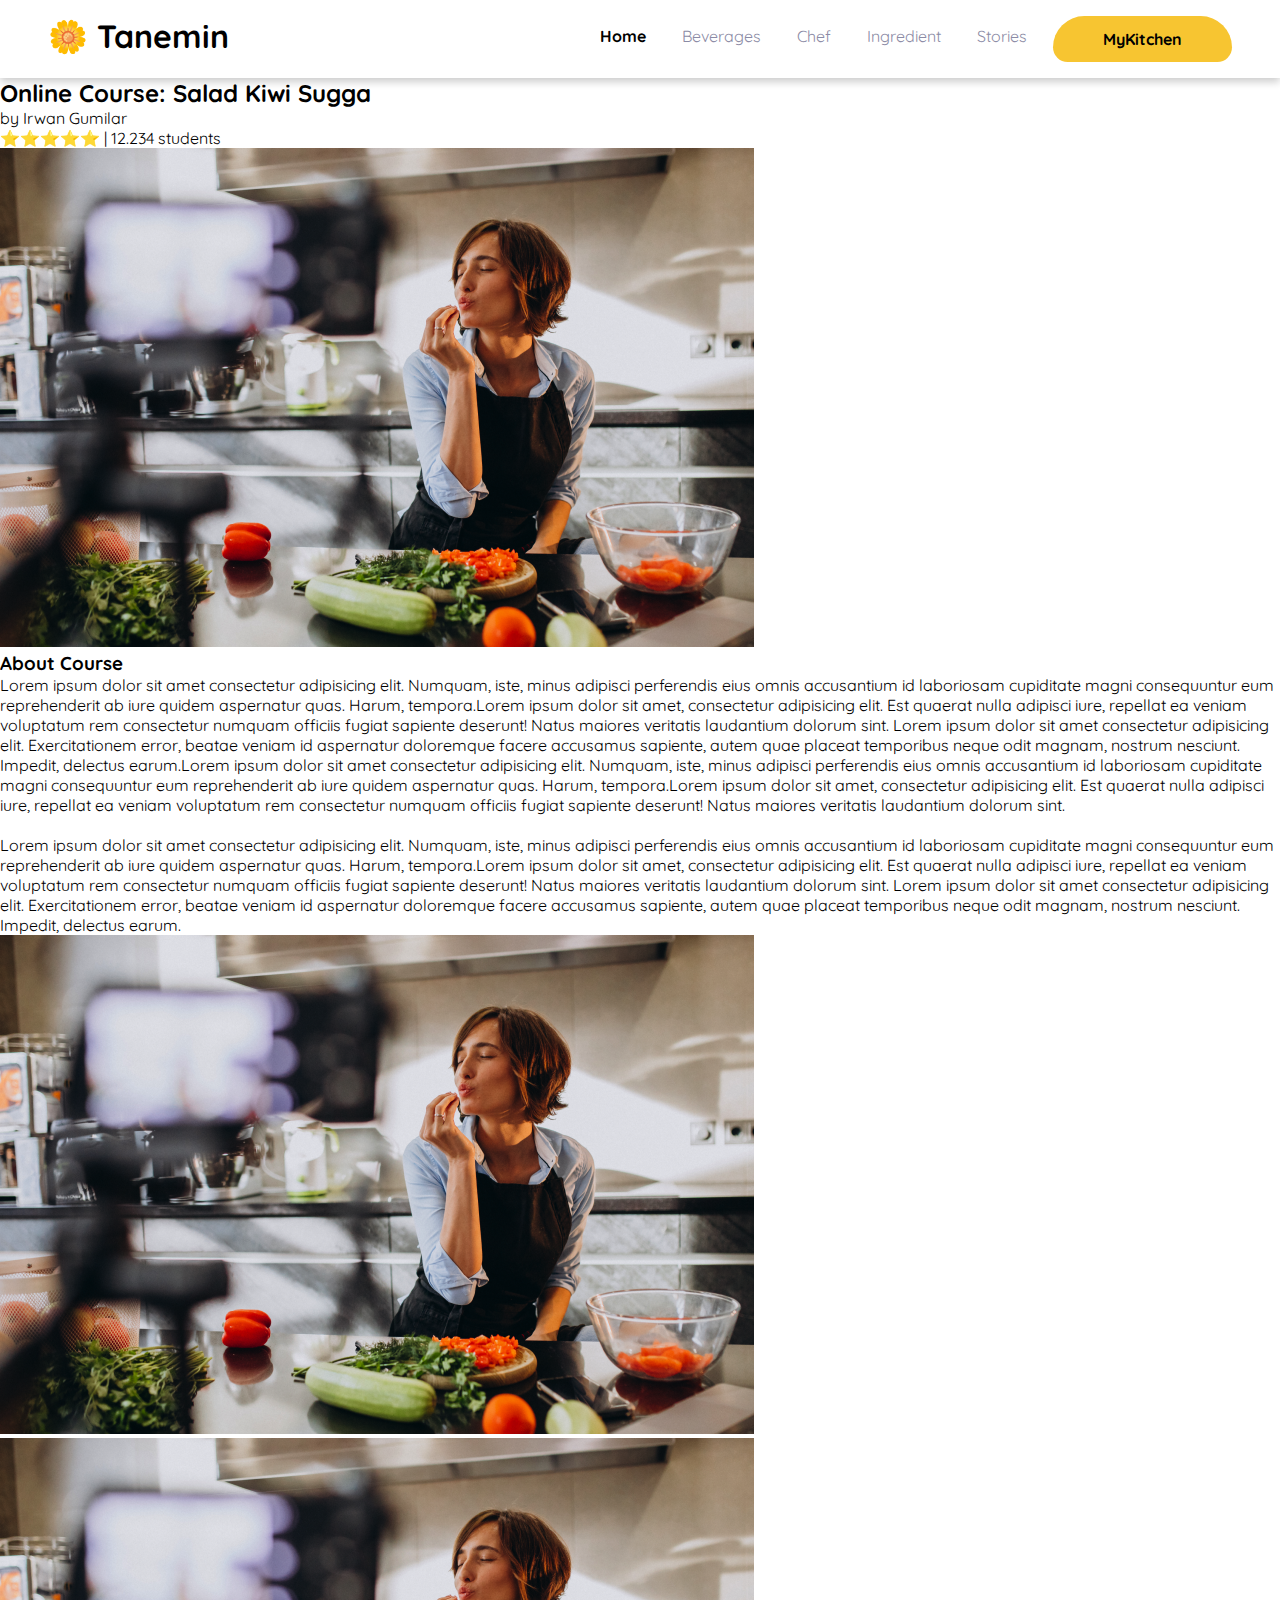
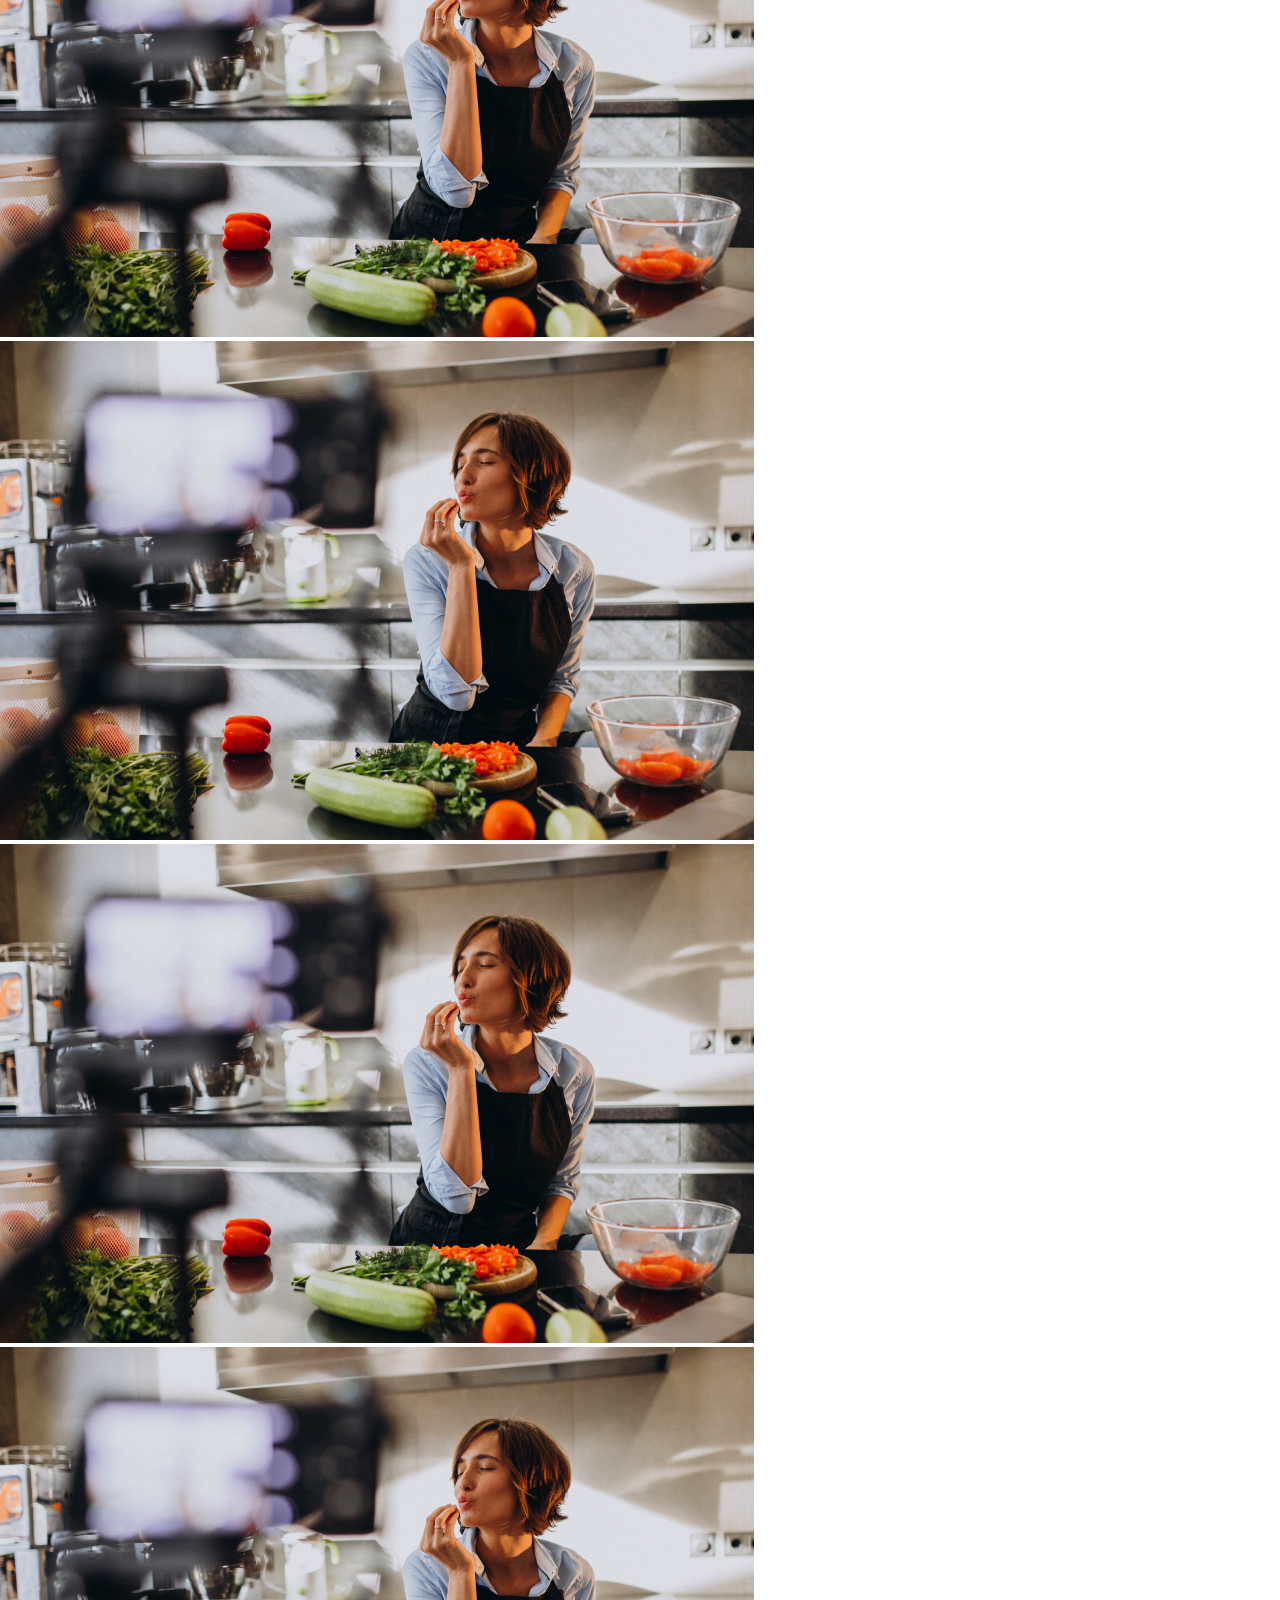
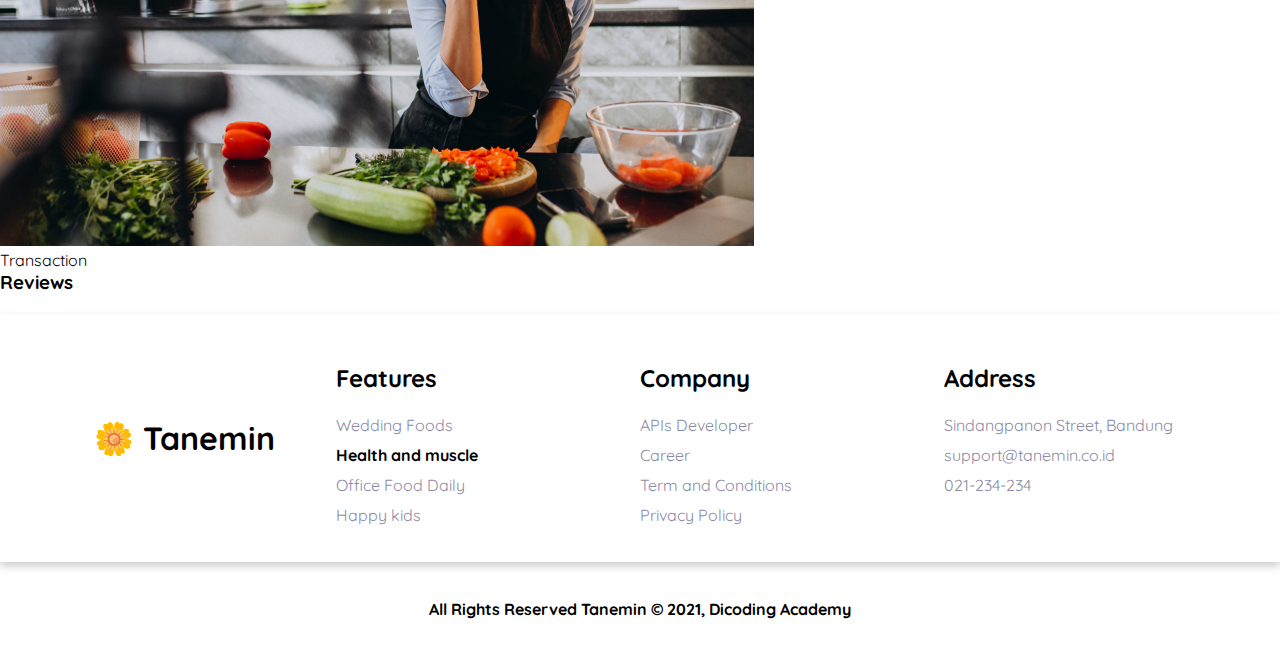
==== Detail/index.html @ 5bb7fcf2 "Creating Detail page components" ====
<!DOCTYPE html>
<html lang="en">

<head>
    <meta charset="UTF-8">
    <meta http-equiv="X-UA-Compatible" content="IE=edge">
    <meta name="viewport" content="width=device-width, initial-scale=1.0" />
    <title>Document</title>
    <link href="https://fonts.googleapis.com/css2?family=Quicksand:wght@300;400;500;700&display=swap"
        rel="stylesheet" />

    <link rel="stylesheet" href="../Nav and Footer/style.css">
    <!-- <link rel="stylesheet" href="../Not Found Page/style.css"> -->
</head>

<body>
    <header class="nav-bar">
        <div class="nav-logo">
            <h1>🌼 Tanemin</h1>
        </div>
        <div class="nav-menu">
            <div class="nav-list">
                <a href="" class="nav-item active">Home</a>
                <a href="" class="nav-item">Beverages</a>
                <a href="" class="nav-item">Chef</a>
                <a href="" class="nav-item">Ingredient</a>
                <a href="" class="nav-item">Stories</a>
                </ul>
                <a href="" class="btn-me">MyKitchen</a>
            </div>
    </header>
    <main>
        <div class="detail-container">
            <div class="detail-header">
                <h2>Online Course: Salad Kiwi Sugga</h2>
                <p>by Irwan Gumilar</p>
                <div class="detail-rating">
                    <p>⭐️⭐️⭐️⭐️⭐️ | 12.234 students</p>
                </div>
            </div>
            <div class="detail-poster">
                <img src="./assets/main poster.png" alt="Cooking master">
            </div>
            <div class="detail-content">
                <div class="detail-information">
                    <div class="detail-about">
                        <h3>About Course</h3>
                        <p>Lorem ipsum dolor sit amet consectetur adipisicing elit. Numquam, iste, minus adipisci
                            perferendis
                            eius omnis accusantium id laboriosam cupiditate magni consequuntur eum reprehenderit ab iure
                            quidem aspernatur quas. Harum, tempora.Lorem ipsum dolor sit amet, consectetur adipisicing
                            elit.
                            Est quaerat nulla adipisci iure, repellat ea veniam voluptatum rem consectetur numquam
                            officiis
                            fugiat sapiente deserunt! Natus maiores veritatis laudantium dolorum sint.
                            Lorem ipsum dolor sit amet consectetur adipisicing elit. Exercitationem error, beatae veniam
                            id
                            aspernatur doloremque facere accusamus sapiente, autem quae placeat temporibus neque odit
                            magnam,
                            nostrum nesciunt. Impedit, delectus earum.Lorem ipsum dolor sit amet consectetur adipisicing
                            elit. Numquam, iste, minus adipisci perferendis
                            eius omnis accusantium id laboriosam cupiditate magni consequuntur eum reprehenderit ab iure
                            quidem aspernatur quas. Harum, tempora.Lorem ipsum dolor sit amet, consectetur adipisicing
                            elit.
                            Est quaerat nulla adipisci iure, repellat ea veniam voluptatum rem consectetur numquam
                            officiis
                            fugiat sapiente deserunt! Natus maiores veritatis laudantium dolorum sint.
                        </p>
                        <br>
                        <p>Lorem ipsum dolor sit amet consectetur adipisicing elit. Numquam, iste, minus adipisci
                            perferendis
                            eius omnis accusantium id laboriosam cupiditate magni consequuntur eum reprehenderit ab iure
                            quidem aspernatur quas. Harum, tempora.Lorem ipsum dolor sit amet, consectetur adipisicing
                            elit.
                            Est quaerat nulla adipisci iure, repellat ea veniam voluptatum rem consectetur numquam
                            officiis
                            fugiat sapiente deserunt! Natus maiores veritatis laudantium dolorum sint.
                            Lorem ipsum dolor sit amet consectetur adipisicing elit. Exercitationem error, beatae veniam
                            id
                            aspernatur doloremque facere accusamus sapiente, autem quae placeat temporibus neque odit
                            magnam,
                            nostrum nesciunt. Impedit, delectus earum.</p>
                    </div>
                    <div class="detail-galery">
                        <img src="./assets/main poster.png" alt="">
                        <img src="./assets/main poster.png" alt="">
                        <img src="./assets/main poster.png" alt="">
                        <img src="./assets/main poster.png" alt="">
                        <img src="./assets/main poster.png" alt="">
                    </div>
                </div>
                <div class="detail-transaction">Transaction</div>
            </div>
            <div class="detail-review">
                <h3>Reviews</h3>
                <div class="review-account">
                    <img src="" alt="">
                </div>
            </div>
        </div>
    </main>
    <footer class="footer">
        <div class="footer-content">
            <div class="footer-logo">
                <h1>🌼 Tanemin</h1>
            </div>
            <div class="footer-features">
                <h2 class="footer-title">Features</h2>
                <div class="footer-list">
                    <a href="" class="footer-item">Wedding Foods</a>
                    <a href="" class="footer-item active">Health and muscle</a>
                    <a href="" class="footer-item">Office Food Daily</a>
                    <a href="" class="footer-item">Happy kids</a>
                </div>
            </div>
            <div class="footer-company">
                <h2 class="footer-title">Company</h2>
                <div class="footer-list">
                    <a href="" class="footer-item">APIs Developer</a>
                    <a href="" class="footer-item">Career</a>
                    <a href="" class="footer-item">Term and Conditions</a>
                    <a href="" class="footer-item">Privacy Policy</a>
                </div>
                </h2>
            </div>
            <div class="footer-address">
                <h2 class="footer-title">Address</h2>
                <p>Sindangpanon Street, Bandung</p>
                <p>support@tanemin.co.id</p>
                <p>021-234-234</p>
            </div>
        </div>
        <div class="footer-copyright">All Rights Reserved Tanemin &#169; 2021, Dicoding Academy</div>
    </footer>
</body>

</html>
---- Nav and Footer/style.css ----
* {
    padding: 0;
    margin: 0;
    box-sizing: border-box;

    font-family: "Quicksand", sans-serif;
}

a {
    cursor: pointer;
    color: #8B8BA5;
    text-decoration: none;
}


.active {
    font-weight: 700;
    color: black;
}

.nav-bar {
    padding: 1rem 3rem;
    display: grid;
    grid-template-columns: 1fr auto;
    box-shadow: 0 4px 8px 0 rgba(0, 0, 0, 0.2);
}

.nav-bar .nav-menu .nav-list {
    display: grid;
    grid-template-columns: repeat(6, auto);
}


.nav-bar .nav-menu .nav-list .nav-item {
    text-decoration: none;
    margin-right: 1rem;
    padding: 10px;
}

.nav-bar .nav-menu .nav-list .nav-item:hover {
    border-bottom: 5px solid #8B8BA5;
    ;
}


.nav-bar .nav-menu .btn-me {

    text-decoration: none;
    border-radius: 32px 32px 15px 15px;
    background: #F7C531;
    padding: 13px 50px;
    font-weight: bold;
    color: black;
}


.footer {
    display: grid;
    line-height: 30px;
}

.footer .footer-title {
    color: black;
    line-height: 4rem;
}

.footer .footer-list {
    display: grid;
}

.footer .footer-content {
    display: grid;
    grid-template-columns: repeat(4, 1fr);
    box-shadow: 0 4px 8px 0 rgba(0, 0, 0, 0.2);
    padding: 2rem;
}

.footer .footer-content .footer-logo {
    margin: auto;
}

.footer .footer-content .footer-address p {
    color: #8B8BA5;
}

.footer .footer-copyright {
    font-weight: bold;
    text-align: center;
    padding: 2rem;
}
---- Not Found Page/style.css ----
* {
    padding: 0;
    margin: 0;
    box-sizing: border-box;

    font-family: "Quicksand", sans-serif;
}


/* 
 Header 
 */

.logo-text {
    text-align: center;
    padding: 1rem;
}


/* 
Main Content 
*/

.dangger-container {
    display: flex;
    flex-direction: column;
    margin-left: auto;
    margin-right: auto;
}

.dangger-container a{
    text-decoration: none;
    color: black;
}

.dangger-container .dangger-image {
    max-height: 180px;
    /* width: 625px; */
    margin: 5rem auto;
}

.dangger-container .dangger-text {

    margin: 10px auto;
    text-align: center;
}

.dangger-container .dangger-text .dangger-title {

    font-weight: 700;
    font-size: 25px;
    line-height: 35px;
    margin-bottom: 1rem;
}

.dangger-container .dangger-text p {

    font-weight: 400;
    font-size: 14px;
    line-height: 20px;
    width: 325px;

    color: #8B8BA5;
}


.dangger-container .btn-style {
    background: #F7C531;
    width: 220px;
    padding: 16px 0;
    margin: 10px auto;
    font-weight: bold;
    text-align: center;
    border: none;
    border-radius: 32px 32px 15px 15px;
}
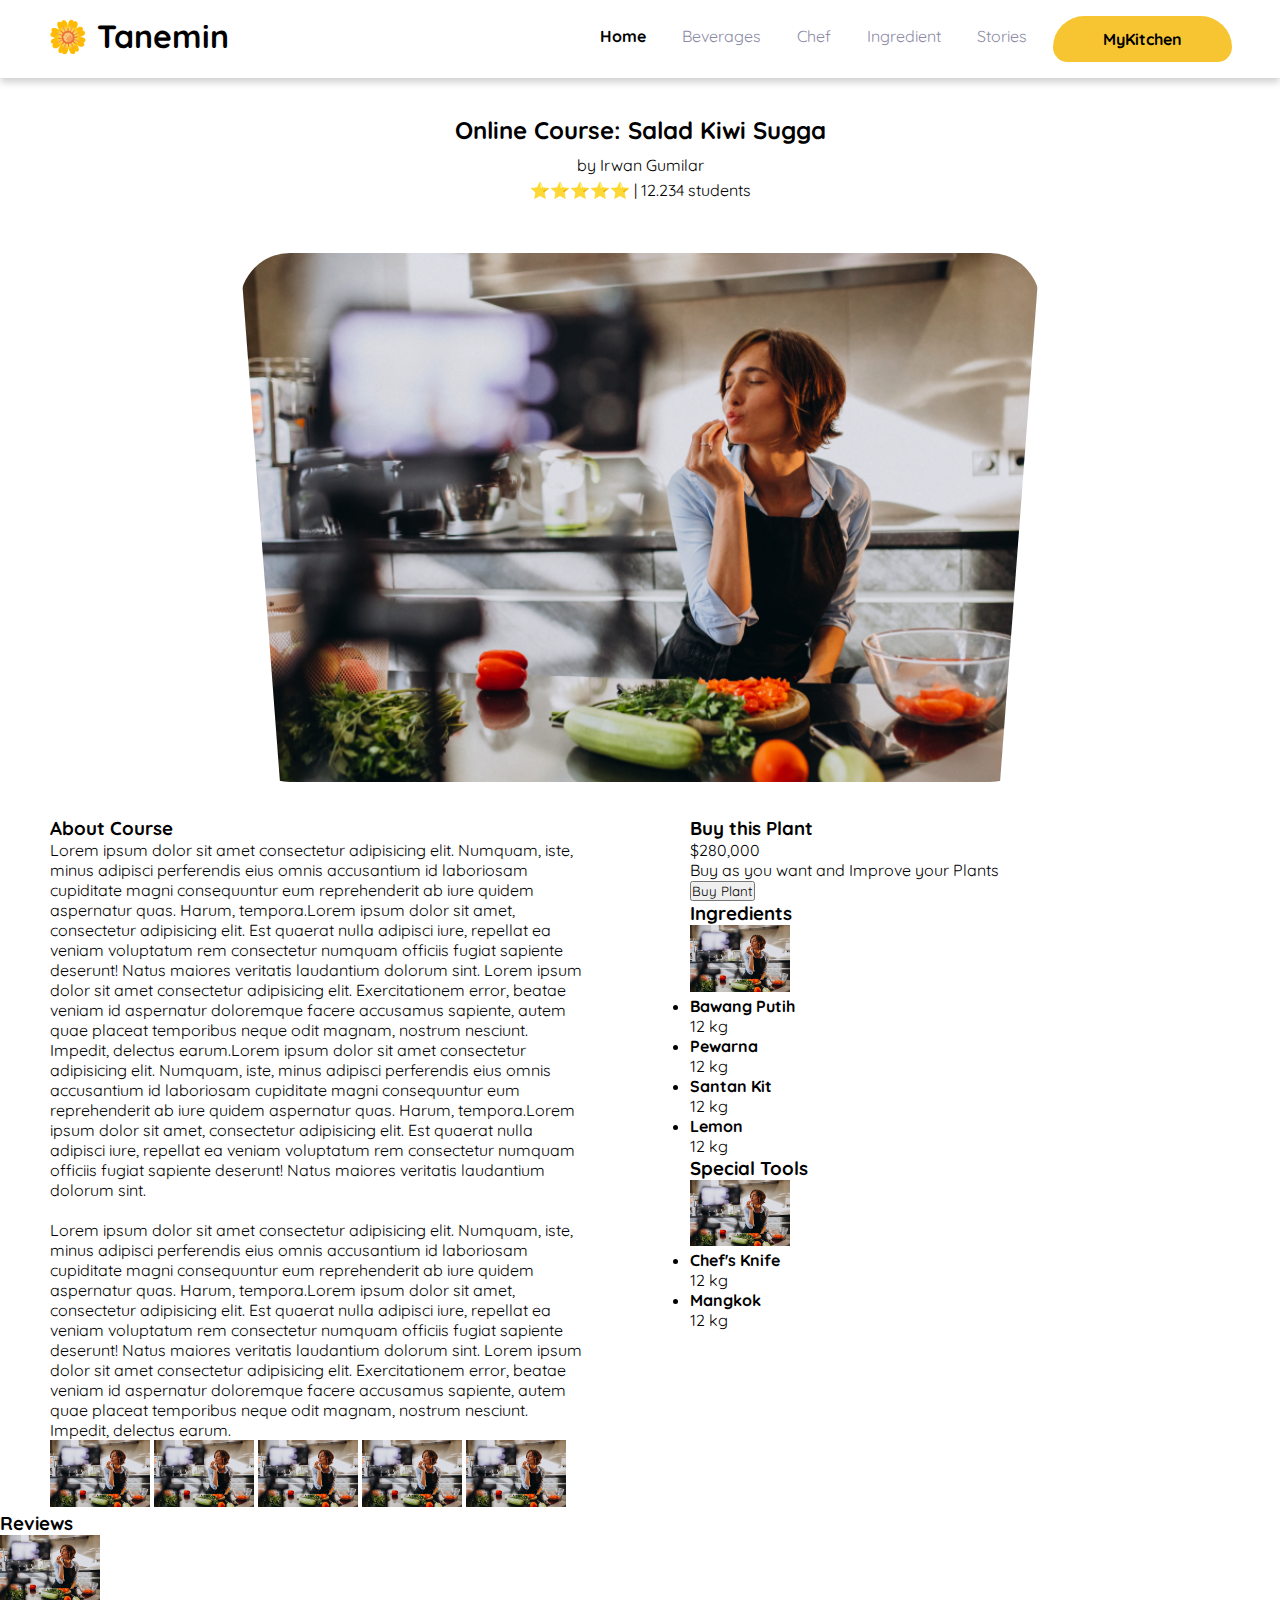
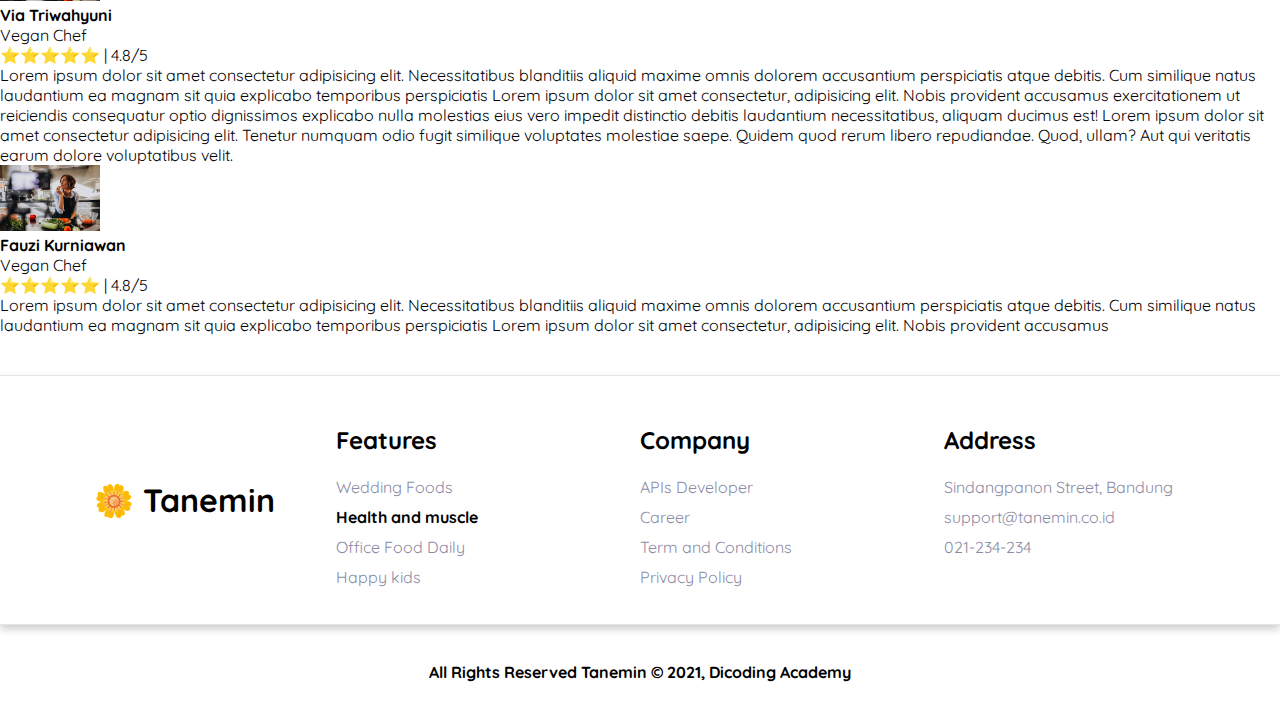
==== commit 01eff211: "Fixing Detail Page Component (without style)" ====
--- a/Detail/index.html
+++ b/Detail/index.html
@@ -10,7 +10,7 @@
         rel="stylesheet" />
 
     <link rel="stylesheet" href="../Nav and Footer/style.css">
-    <!-- <link rel="stylesheet" href="../Not Found Page/style.css"> -->
+    <link rel="stylesheet" href="./style.css">
 </head>
 
 <body>
@@ -32,14 +32,16 @@
     <main>
         <div class="detail-container">
             <div class="detail-header">
-                <h2>Online Course: Salad Kiwi Sugga</h2>
-                <p>by Irwan Gumilar</p>
-                <div class="detail-rating">
-                    <p>⭐️⭐️⭐️⭐️⭐️ | 12.234 students</p>
-                </div>
-            </div>
-            <div class="detail-poster">
-                <img src="./assets/main poster.png" alt="Cooking master">
+                <div class="detail-title">
+                    <h2>Online Course: Salad Kiwi Sugga</h2>
+                    <p>by Irwan Gumilar</p>
+                    <div class="detail-rating">
+                        <p>⭐️⭐️⭐️⭐️⭐️ | 12.234 students</p>
+                    </div>
+                </div>
+                <div class="detail-poster">
+                    <img src="./assets/main poster.png" alt="Cooking master">
+                </div>
             </div>
             <div class="detail-content">
                 <div class="detail-information">
@@ -89,13 +91,87 @@
                         <img src="./assets/main poster.png" alt="">
                     </div>
                 </div>
-                <div class="detail-transaction">Transaction</div>
+                <div class="detail-transaction">
+                    <div class="transaction-payment">
+                        <h3>Buy this Plant</h3>
+                        <p>$280,000</p>
+                        <p>Buy as you want and Improve your Plants</p>
+                        <button>Buy Plant</button>
+                    </div>
+                    <div class="transaction-ingredients">
+                        <h3>Ingredients</h3>
+                        <div class="ingredient-content">
+                            <div class="ingredient-photo">
+                                <img src="./assets/main poster.png" alt="">
+                            </div>
+                            <ul class="ingredient-lists">
+                                <li>
+                                    <h4>Bawang Putih</h4>
+                                    <p>12 kg</p>
+                                </li>
+                                <li>
+                                    <h4>Pewarna</h4>
+                                    <p>12 kg</p>
+                                </li>
+                                <li>
+                                    <h4>Santan Kit</h4>
+                                    <p>12 kg</p>
+                                </li>
+                                <li>
+                                    <h4>Lemon</h4>
+                                    <p>12 kg</p>
+                                </li>
+                            </ul>
+                        </div>
+                    </div>
+                    <div class="transaction-tools">
+                        <h3>Special Tools</h3>
+                        <div class="tools-content">
+                            <div class="tools-photo">
+                                <img src="./assets/main poster.png" alt="">
+                            </div>
+                            <ul class="tools-lists">
+                                <li>
+                                    <h4>Chef's Knife</h4>
+                                    <p>12 kg</p>
+                                </li>
+                                <li>
+                                    <h4>Mangkok</h4>
+                                    <p>12 kg</p>
+                                </li>
+                            </ul>
+                        </div>
+                    </div>
+                </div>
             </div>
             <div class="detail-review">
                 <h3>Reviews</h3>
                 <div class="review-account">
-                    <img src="" alt="">
-                </div>
+                    <div class="review-photo"><img src="./assets/main poster.png" alt=""></div>
+                    <h4>Via Triwahyuni</h4>
+                    <p>Vegan Chef</p>
+                    <p>⭐️⭐️⭐️⭐️⭐️ | 4.8/5</p>
+                </div>
+                <p>Lorem ipsum dolor sit amet consectetur adipisicing elit. Necessitatibus blanditiis aliquid maxime
+                    omnis dolorem accusantium perspiciatis atque debitis. Cum similique natus laudantium ea magnam sit
+                    quia explicabo temporibus perspiciatis Lorem ipsum dolor sit amet consectetur, adipisicing elit.
+                    Nobis provident accusamus exercitationem ut reiciendis consequatur optio dignissimos explicabo nulla
+                    molestias eius vero impedit distinctio debitis laudantium necessitatibus, aliquam ducimus est!
+                    Lorem ipsum dolor sit amet consectetur adipisicing elit. Tenetur numquam odio fugit similique
+                    voluptates molestiae saepe. Quidem quod rerum libero repudiandae. Quod, ullam? Aut qui veritatis
+                    earum dolore voluptatibus velit.
+                </p>
+                <div class="review-account">
+                    <div class="review-photo"><img src="./assets/main poster.png" alt=""></div>
+                    <h4>Fauzi Kurniawan</h4>
+                    <p>Vegan Chef</p>
+                    <p>⭐️⭐️⭐️⭐️⭐️ | 4.8/5</p>
+                </div>
+                <p>Lorem ipsum dolor sit amet consectetur adipisicing elit. Necessitatibus blanditiis aliquid maxime
+                    omnis dolorem accusantium perspiciatis atque debitis. Cum similique natus laudantium ea magnam sit
+                    quia explicabo temporibus perspiciatis Lorem ipsum dolor sit amet consectetur, adipisicing elit.
+                    Nobis provident accusamus 
+                </p>
             </div>
         </div>
     </main>
--- a/Nav and Footer/style.css
+++ b/Nav and Footer/style.css
@@ -57,6 +57,7 @@
 .footer {
     display: grid;
     line-height: 30px;
+    margin-top: 40px;
 }
 
 .footer .footer-title {
@@ -73,6 +74,8 @@
     grid-template-columns: repeat(4, 1fr);
     box-shadow: 0 4px 8px 0 rgba(0, 0, 0, 0.2);
     padding: 2rem;
+    border-bottom: 1px solid #e5e5e5;
+    border-top: 1px solid #e5e5e5;
 }
 
 .footer .footer-content .footer-logo {
--- a/Detail/style.css
+++ b/Detail/style.css
@@ -0,0 +1,42 @@
+* {
+    padding: 0;
+    margin: 0;
+    box-sizing: border-box;
+
+    font-family: "Quicksand", sans-serif;
+}
+
+.detail-header {
+    width: 800px;
+    margin: 30px auto;
+    text-align: center;
+}
+
+.detail-header h2 {
+    line-height: 45px;
+}
+.detail-header p {
+    line-height: 25px;
+}
+
+.detail-header .detail-poster img {
+    margin-top: 50px;
+    width: 100%;
+    clip-path: polygon(0 0, 100% 0, 95% 100%, 5% 100%);
+    border-radius: 50px;
+}
+
+.detail-content {
+    display: grid;
+    grid-template-columns: repeat(2, 1fr);
+    /* margin: 50px; */
+}
+.detail-content .detail-information {
+    margin: 0 50px;
+}
+.detail-content .detail-transaction {
+    margin: 0 50px;
+
+}.detail-content img , .detail-review img {
+    width: 100px;
+}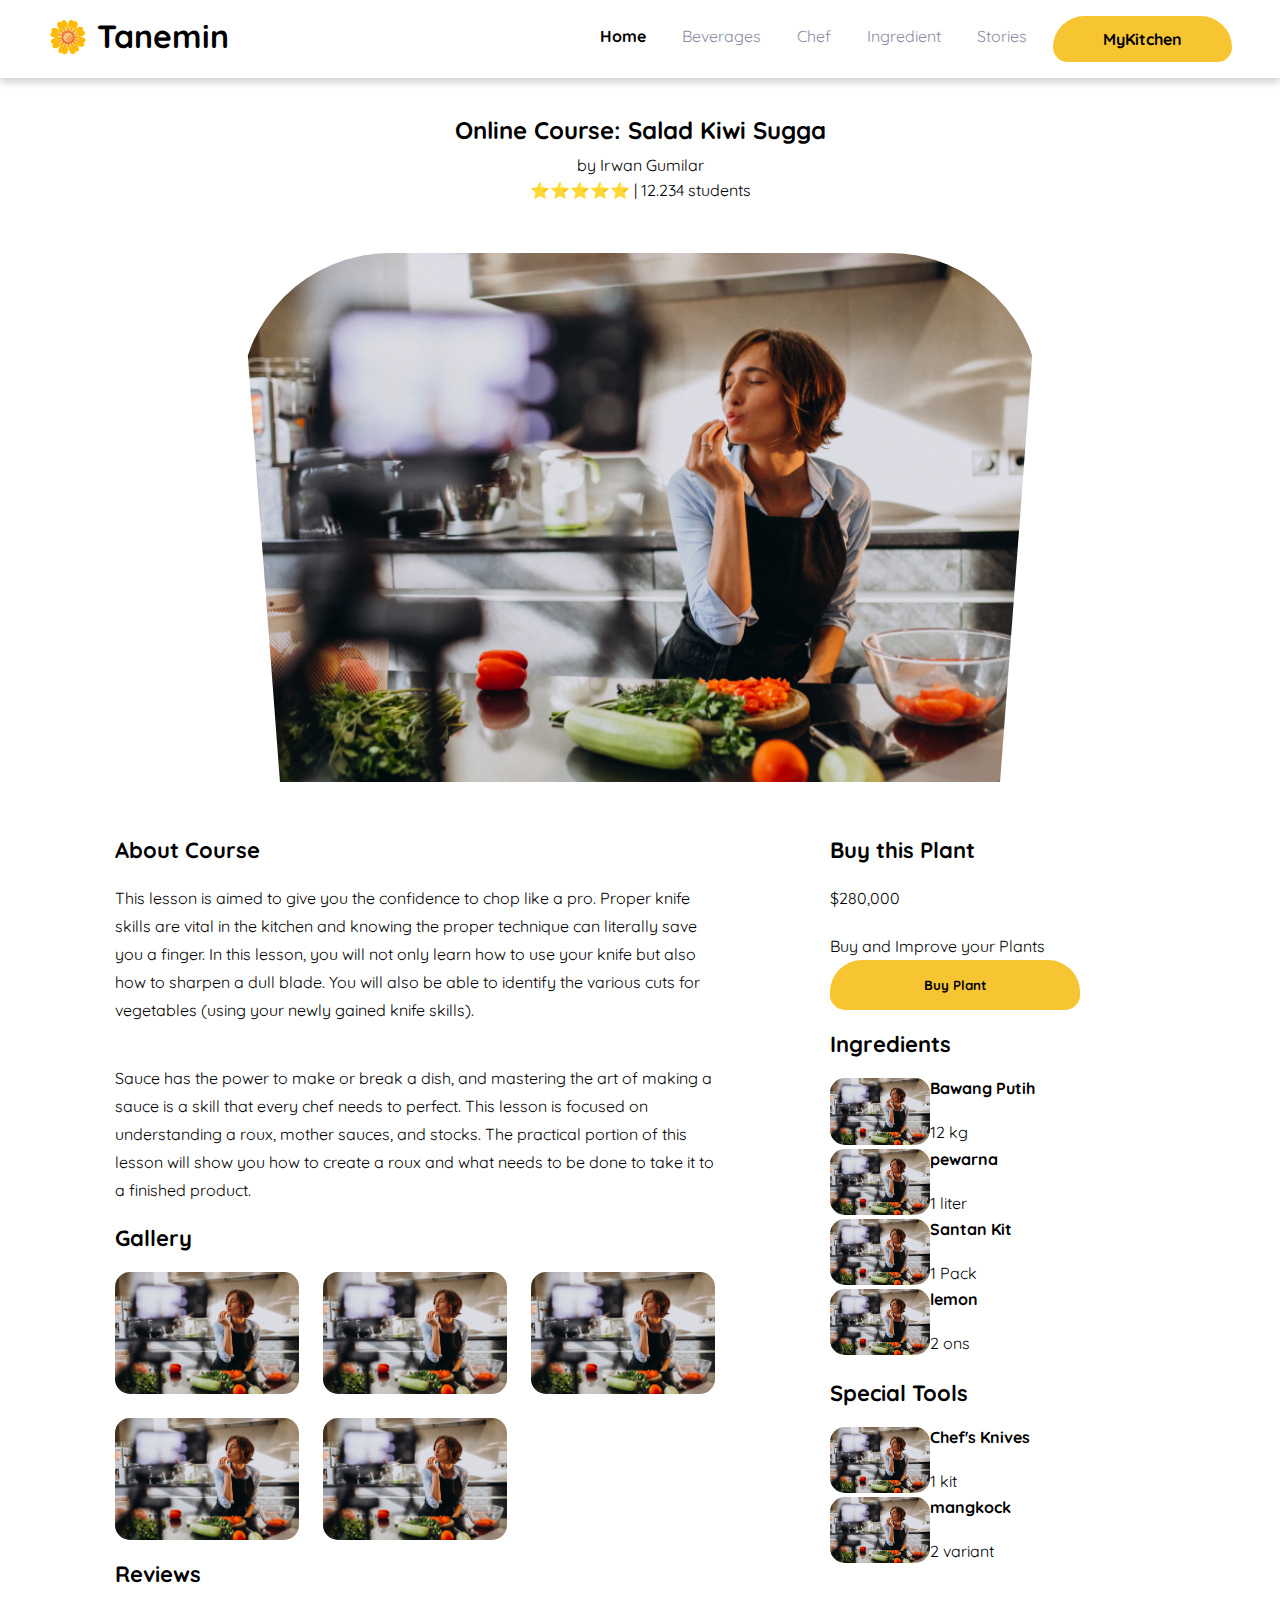
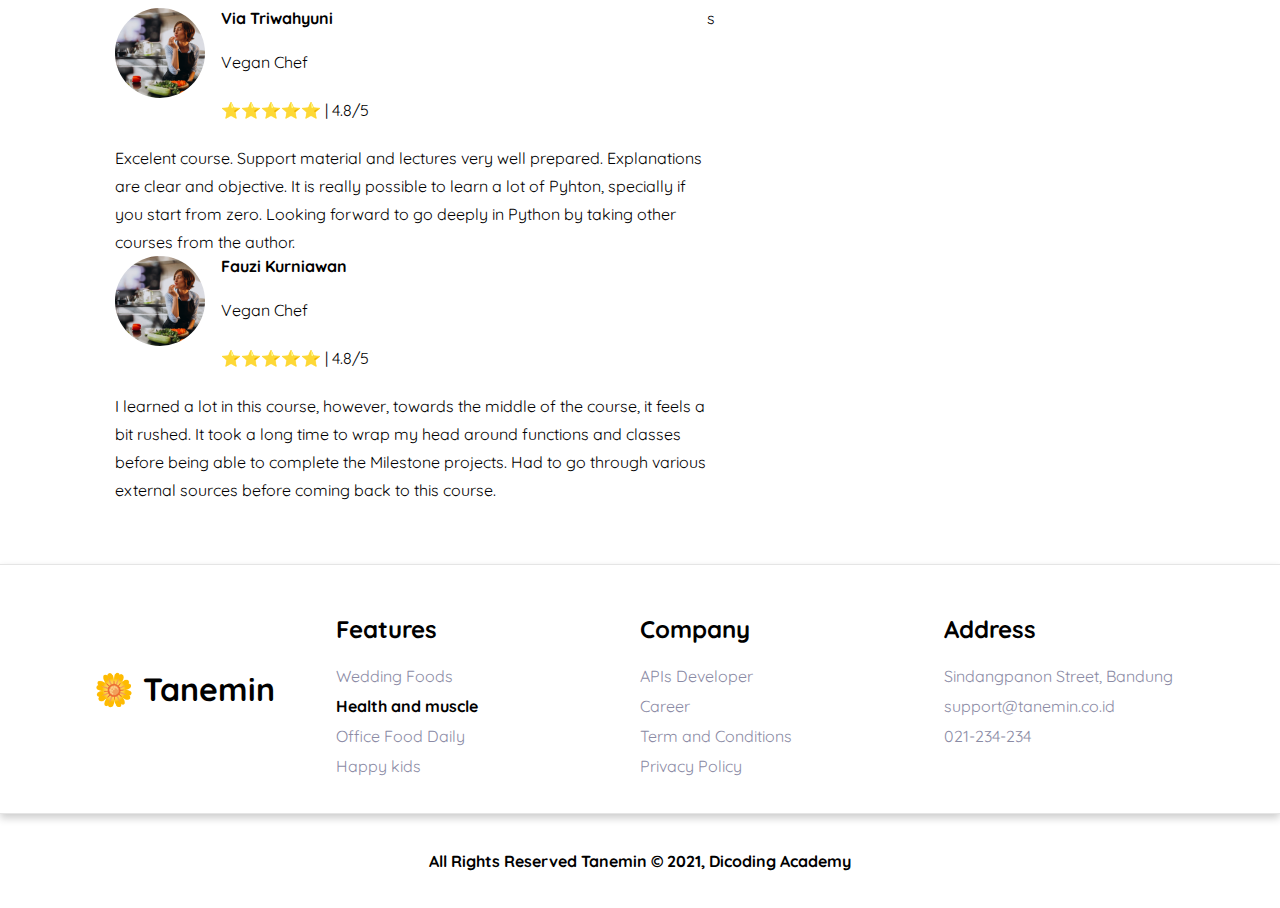
==== commit 47a1bada: "Updating Detail UI style" ====
--- a/Detail/index.html
+++ b/Detail/index.html
@@ -47,132 +47,137 @@
                 <div class="detail-information">
                     <div class="detail-about">
                         <h3>About Course</h3>
-                        <p>Lorem ipsum dolor sit amet consectetur adipisicing elit. Numquam, iste, minus adipisci
-                            perferendis
-                            eius omnis accusantium id laboriosam cupiditate magni consequuntur eum reprehenderit ab iure
-                            quidem aspernatur quas. Harum, tempora.Lorem ipsum dolor sit amet, consectetur adipisicing
-                            elit.
-                            Est quaerat nulla adipisci iure, repellat ea veniam voluptatum rem consectetur numquam
-                            officiis
-                            fugiat sapiente deserunt! Natus maiores veritatis laudantium dolorum sint.
-                            Lorem ipsum dolor sit amet consectetur adipisicing elit. Exercitationem error, beatae veniam
-                            id
-                            aspernatur doloremque facere accusamus sapiente, autem quae placeat temporibus neque odit
-                            magnam,
-                            nostrum nesciunt. Impedit, delectus earum.Lorem ipsum dolor sit amet consectetur adipisicing
-                            elit. Numquam, iste, minus adipisci perferendis
-                            eius omnis accusantium id laboriosam cupiditate magni consequuntur eum reprehenderit ab iure
-                            quidem aspernatur quas. Harum, tempora.Lorem ipsum dolor sit amet, consectetur adipisicing
-                            elit.
-                            Est quaerat nulla adipisci iure, repellat ea veniam voluptatum rem consectetur numquam
-                            officiis
-                            fugiat sapiente deserunt! Natus maiores veritatis laudantium dolorum sint.
-                        </p>
+                        <p>This lesson is aimed to give you the confidence to chop like a pro. Proper knife skills are
+                            vital in the kitchen and knowing the proper technique can literally save you a finger. In
+                            this lesson, you will not only learn how to use your knife but also how to sharpen a dull
+                            blade. You will also be able to identify the various cuts for vegetables (using your newly
+                            gained knife skills).</p>
                         <br>
-                        <p>Lorem ipsum dolor sit amet consectetur adipisicing elit. Numquam, iste, minus adipisci
-                            perferendis
-                            eius omnis accusantium id laboriosam cupiditate magni consequuntur eum reprehenderit ab iure
-                            quidem aspernatur quas. Harum, tempora.Lorem ipsum dolor sit amet, consectetur adipisicing
-                            elit.
-                            Est quaerat nulla adipisci iure, repellat ea veniam voluptatum rem consectetur numquam
-                            officiis
-                            fugiat sapiente deserunt! Natus maiores veritatis laudantium dolorum sint.
-                            Lorem ipsum dolor sit amet consectetur adipisicing elit. Exercitationem error, beatae veniam
-                            id
-                            aspernatur doloremque facere accusamus sapiente, autem quae placeat temporibus neque odit
-                            magnam,
-                            nostrum nesciunt. Impedit, delectus earum.</p>
-                    </div>
-                    <div class="detail-galery">
-                        <img src="./assets/main poster.png" alt="">
-                        <img src="./assets/main poster.png" alt="">
-                        <img src="./assets/main poster.png" alt="">
-                        <img src="./assets/main poster.png" alt="">
-                        <img src="./assets/main poster.png" alt="">
+                        <p>Sauce has the power to make or break a dish, and mastering the art of making a sauce is a
+                            skill that every chef needs to perfect. This lesson is focused on understanding a roux,
+                            mother sauces, and stocks. The practical portion of this lesson will show you how to create
+                            a roux and what needs to be done to take it to a finished product.</p>
+                        <h3>Gallery</h3>
+                        <div class="detail-galery">
+                            <img src="./assets/main poster.png" alt="">
+                            <img src="./assets/main poster.png" alt="">
+                            <img src="./assets/main poster.png" alt="">
+                            <img src="./assets/main poster.png" alt="">
+                            <img src="./assets/main poster.png" alt="">
+                        </div>
+                        <h3>Reviews</h3>
+                        <div class="detail-review">
+                            <div class="list-review">
+                                <div class="item-review">
+                                    <div class="review-account">
+                                        <div class="review-photo"><img src="./assets/main poster.png" alt=""></div>
+                                        <div class="account-detail">
+                                            <h4>Via Triwahyuni</h4>
+                                            <p>Vegan Chef</p>
+                                            <p>⭐️⭐️⭐️⭐️⭐️ | 4.8/5</p>
+                                        </div>
+                                    </div>
+                                    <p>Excelent course. Support material and lectures very well prepared. Explanations
+                                        are clear and objective. It is really possible to learn a lot of Pyhton,
+                                        specially if you start from zero. Looking forward to go deeply in Python by
+                                        taking other courses from the author.
+                                    </p>
+                                </div>
+                                <div class="item-review">
+                                    <div class="review-account">
+                                        <div class="review-photo"><img src="./assets/main poster.png" alt=""></div>
+                                        <div class="account-detail">
+                                            <h4>Fauzi Kurniawan</h4>
+                                            <p>Vegan Chef</p>
+                                            <p>⭐️⭐️⭐️⭐️⭐️ | 4.8/5</p>
+                                        </div>
+                                    </div>
+                                    <p>I learned a lot in this course, however, towards the middle of the course, it
+                                        feels a bit rushed. It took a long time to wrap my head around functions and
+                                        classes before being able to complete the Milestone projects. Had to go through
+                                        various external sources before coming back to this course.
+                                    </p>
+                                </div>
+                            </div>s
+                        </div>
                     </div>
                 </div>
                 <div class="detail-transaction">
                     <div class="transaction-payment">
                         <h3>Buy this Plant</h3>
                         <p>$280,000</p>
-                        <p>Buy as you want and Improve your Plants</p>
+                        <p>Buy and Improve your Plants</p>
                         <button>Buy Plant</button>
                     </div>
+                    <h3>Ingredients</h3>
                     <div class="transaction-ingredients">
-                        <h3>Ingredients</h3>
-                        <div class="ingredient-content">
-                            <div class="ingredient-photo">
-                                <img src="./assets/main poster.png" alt="">
-                            </div>
-                            <ul class="ingredient-lists">
-                                <li>
+                        <ul class="ingredient-lists">
+                            <li class="ingredient-item">
+                                <div class="ingredient-photo">
+                                    <img src="./assets/main poster.png" alt="">
+                                </div>
+                                <div class="ingredient-details">
                                     <h4>Bawang Putih</h4>
                                     <p>12 kg</p>
-                                </li>
-                                <li>
-                                    <h4>Pewarna</h4>
-                                    <p>12 kg</p>
-                                </li>
-                                <li>
+                                </div>
+                            </li>
+                            <li class="ingredient-item">
+                                <div class="ingredient-photo">
+                                    <img src="./assets/main poster.png" alt="">
+                                </div>
+                                <div class="ingredient-details">
+                                    <h4>pewarna</h4>
+                                    <p>1 liter</p>
+                                </div>
+                            </li>
+                            <li class="ingredient-item">
+                                <div class="ingredient-photo">
+                                    <img src="./assets/main poster.png" alt="">
+                                </div>
+                                <div class="ingredient-details">
                                     <h4>Santan Kit</h4>
-                                    <p>12 kg</p>
-                                </li>
-                                <li>
-                                    <h4>Lemon</h4>
-                                    <p>12 kg</p>
-                                </li>
-                            </ul>
-                        </div>
-                    </div>
+                                    <p>1 Pack</p>
+                                </div>
+                            </li>
+                            <li class="ingredient-item">
+                                <div class="ingredient-photo">
+                                    <img src="./assets/main poster.png" alt="">
+                                </div>
+                                <div class="ingredient-details">
+                                    <h4>lemon</h4>
+                                    <p>2 ons</p>
+                                </div>
+                            </li>
+                        </ul>
+
+                    </div>
+                    <h3>Special Tools</h3>
                     <div class="transaction-tools">
-                        <h3>Special Tools</h3>
-                        <div class="tools-content">
-                            <div class="tools-photo">
-                                <img src="./assets/main poster.png" alt="">
-                            </div>
-                            <ul class="tools-lists">
-                                <li>
-                                    <h4>Chef's Knife</h4>
-                                    <p>12 kg</p>
-                                </li>
-                                <li>
-                                    <h4>Mangkok</h4>
-                                    <p>12 kg</p>
-                                </li>
-                            </ul>
-                        </div>
-                    </div>
-                </div>
-            </div>
-            <div class="detail-review">
-                <h3>Reviews</h3>
-                <div class="review-account">
-                    <div class="review-photo"><img src="./assets/main poster.png" alt=""></div>
-                    <h4>Via Triwahyuni</h4>
-                    <p>Vegan Chef</p>
-                    <p>⭐️⭐️⭐️⭐️⭐️ | 4.8/5</p>
-                </div>
-                <p>Lorem ipsum dolor sit amet consectetur adipisicing elit. Necessitatibus blanditiis aliquid maxime
-                    omnis dolorem accusantium perspiciatis atque debitis. Cum similique natus laudantium ea magnam sit
-                    quia explicabo temporibus perspiciatis Lorem ipsum dolor sit amet consectetur, adipisicing elit.
-                    Nobis provident accusamus exercitationem ut reiciendis consequatur optio dignissimos explicabo nulla
-                    molestias eius vero impedit distinctio debitis laudantium necessitatibus, aliquam ducimus est!
-                    Lorem ipsum dolor sit amet consectetur adipisicing elit. Tenetur numquam odio fugit similique
-                    voluptates molestiae saepe. Quidem quod rerum libero repudiandae. Quod, ullam? Aut qui veritatis
-                    earum dolore voluptatibus velit.
-                </p>
-                <div class="review-account">
-                    <div class="review-photo"><img src="./assets/main poster.png" alt=""></div>
-                    <h4>Fauzi Kurniawan</h4>
-                    <p>Vegan Chef</p>
-                    <p>⭐️⭐️⭐️⭐️⭐️ | 4.8/5</p>
-                </div>
-                <p>Lorem ipsum dolor sit amet consectetur adipisicing elit. Necessitatibus blanditiis aliquid maxime
-                    omnis dolorem accusantium perspiciatis atque debitis. Cum similique natus laudantium ea magnam sit
-                    quia explicabo temporibus perspiciatis Lorem ipsum dolor sit amet consectetur, adipisicing elit.
-                    Nobis provident accusamus 
-                </p>
-            </div>
+                        <ul class="ingredient-lists">
+                            <li class="ingredient-item">
+                                <div class="ingredient-photo">
+                                    <img src="./assets/main poster.png" alt="">
+                                </div>
+                                <div class="ingredient-details">
+                                    <h4>Chef's Knives</h4>
+                                    <p>1 kit</p>
+                                </div>
+                            </li>
+                            <li class="ingredient-item">
+                                <div class="ingredient-photo">
+                                    <img src="./assets/main poster.png" alt="">
+                                </div>
+                                <div class="ingredient-details">
+                                    <h4>mangkock</h4>
+                                    <p>2 variant</p>
+                                </div>
+                            </li>
+                        </ul>
+
+                    </div>
+                </div>
+            </div>
+
         </div>
     </main>
     <footer class="footer">
--- a/Detail/style.css
+++ b/Detail/style.css
@@ -23,20 +23,100 @@
     margin-top: 50px;
     width: 100%;
     clip-path: polygon(0 0, 100% 0, 95% 100%, 5% 100%);
-    border-radius: 50px;
+    border-radius: 150px 150px 0 0;
 }
 
 .detail-content {
     display: grid;
-    grid-template-columns: repeat(2, 1fr);
-    /* margin: 50px; */
+    grid-template-columns: 1fr auto;
 }
 .detail-content .detail-information {
-    margin: 0 50px;
+    /* background-color: red; */
 }
+.detail-content .detail-information .detail-about {
+    width: 600px;
+    /* background-color: aqua; */
+    margin: 20px auto;
+    
+    /* text-align: justify; */
+}
+
+.detail-content .detail-information .detail-about .detail-galery {
+    width: 100%;
+    display: grid;
+    grid-template-columns: repeat(3, 1fr);
+    gap: 24px;
+}
+.detail-content h3 {
+    font-size: 22px;
+line-height: 28px;
+margin: 20px 0;
+}
+.detail-content p {
+    font-size: 16px;
+line-height: 28px;
+margin-top: 20px;
+}
+
+img {
+    width: 100%;
+    border-radius: 15px;
+} 
 .detail-content .detail-transaction {
-    margin: 0 50px;
+    /* background-color: green; */
+    width: 450px;
 
-}.detail-content img , .detail-review img {
+}
+.detail-content .detail-transaction img ,
+ .detail-review img {
     width: 100px;
+}
+
+.detail-transaction button {
+    width: 250px;
+height: 50px;
+
+background: #F7C531;
+    padding: 16px 0;
+    font-weight: bold;
+    cursor: pointer;
+    text-align: center;
+    border: none;
+    border-radius: 32px 32px 15px 15px;
+}
+
+.detail-transaction button:hover {
+    background-color: #ffa500;
+    font-weight: bolder;
+}
+
+ .ingredient-item {
+    display: grid;
+    grid-template-columns: auto 1fr;
+    list-style: none;
+
+}
+.detail-review {
+    display: grid;
+    grid-template-columns: 1fr auto;
+}
+
+.detail-review .item-review {
+    /* background-color: blueviolet; */
+}
+.detail-review img {
+    width: 90px;
+    height: 90px;
+    border-radius: 100%;
+    
+  object-fit: cover;
+}
+.detail-review .list-review .review-account {
+    display: grid;
+    grid-template-columns: auto 1fr;
+    gap: 16px;
+}
+.detail-review .form-review {
+    /* background-color: blue; */
+    width: 450px;
 }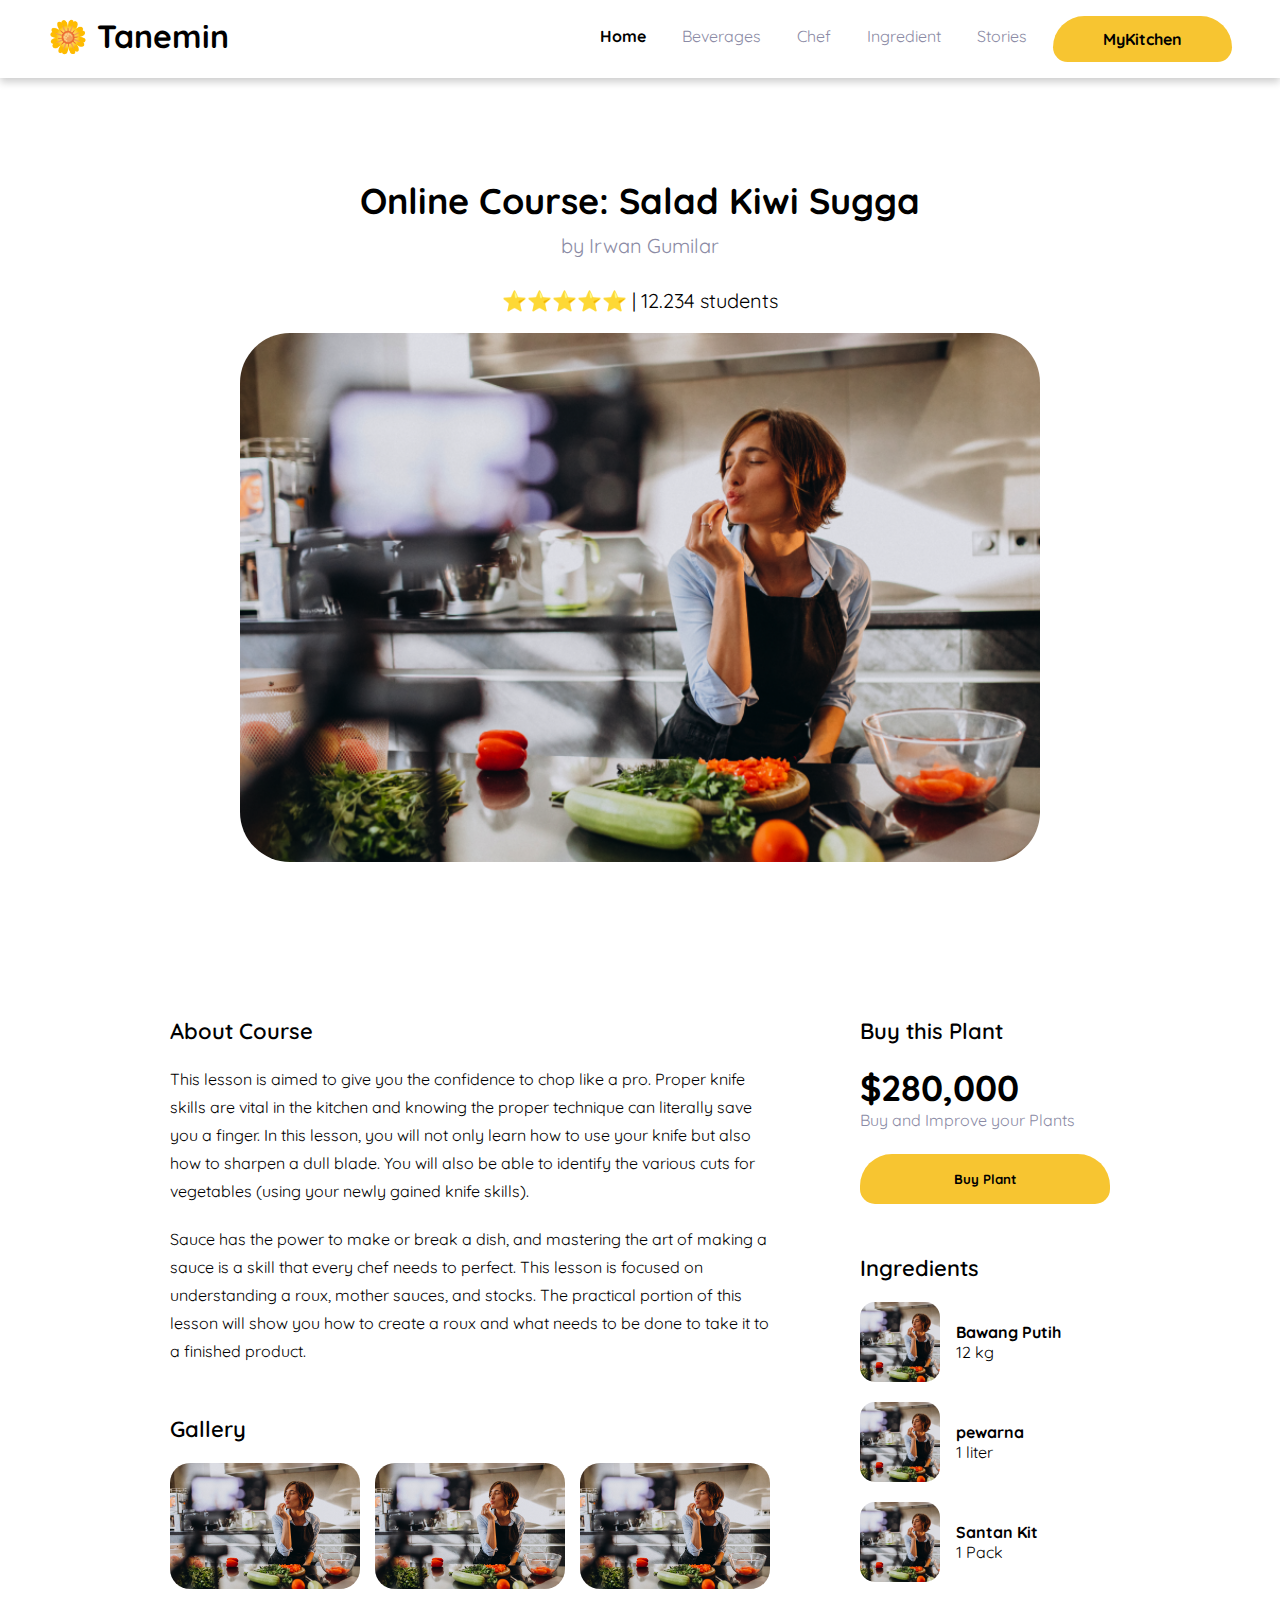
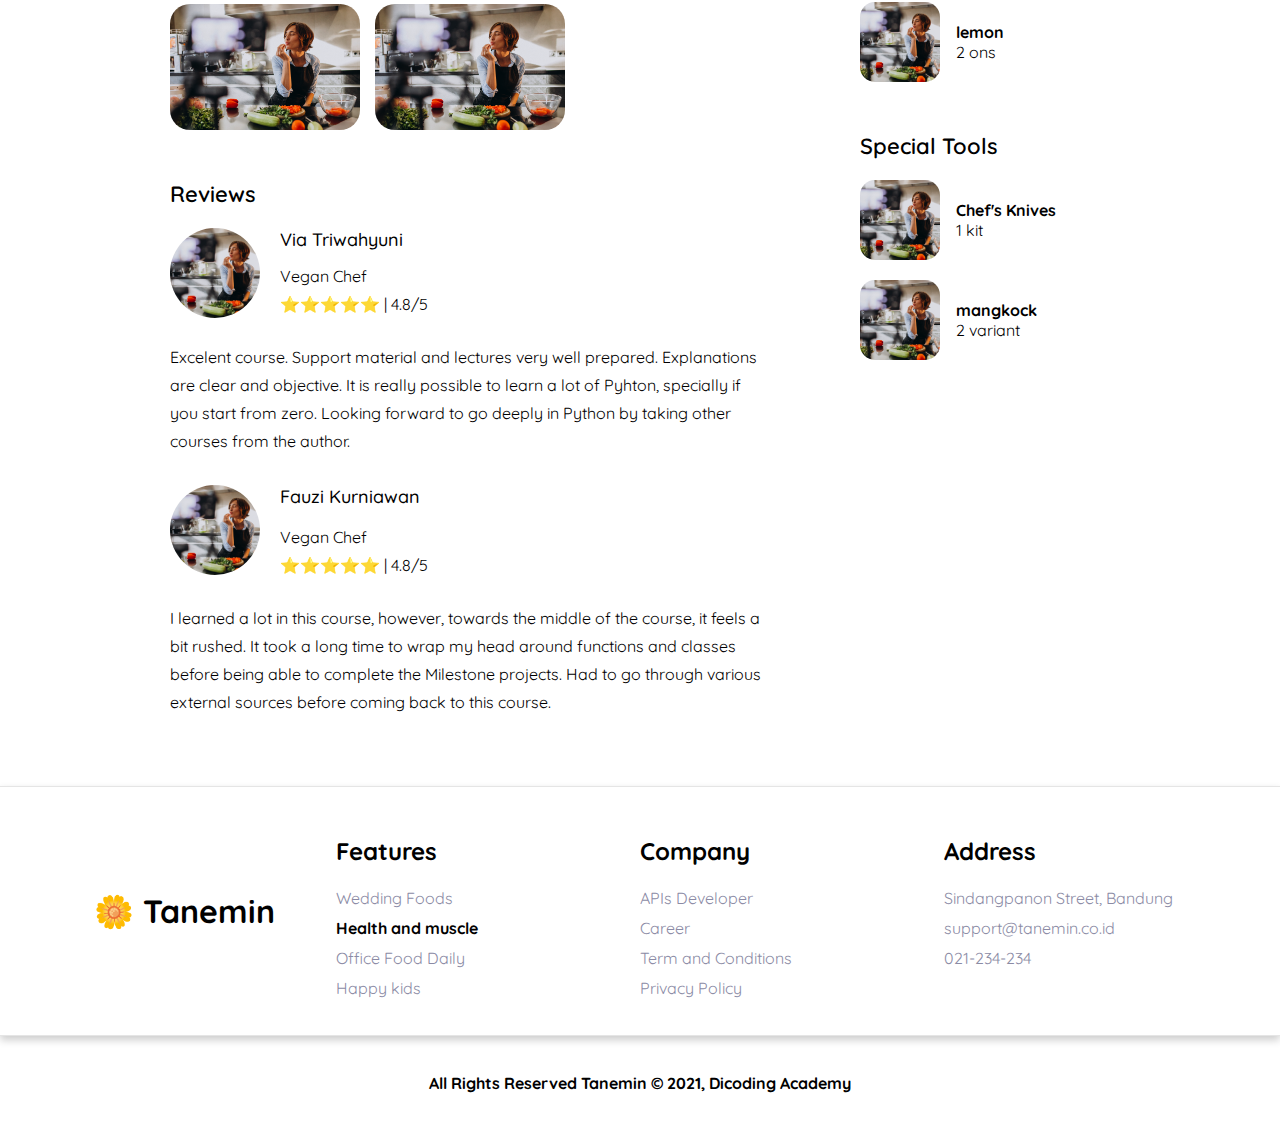
==== commit 74e5ca5d: "Finish Detail Page UI" ====
--- a/Detail/index.html
+++ b/Detail/index.html
@@ -32,149 +32,122 @@
     <main>
         <div class="detail-container">
             <div class="detail-header">
-                <div class="detail-title">
-                    <h2>Online Course: Salad Kiwi Sugga</h2>
-                    <p>by Irwan Gumilar</p>
-                    <div class="detail-rating">
-                        <p>⭐️⭐️⭐️⭐️⭐️ | 12.234 students</p>
-                    </div>
-                </div>
-                <div class="detail-poster">
-                    <img src="./assets/main poster.png" alt="Cooking master">
-                </div>
+                <h2 class="item-name">Online Course: Salad Kiwi Sugga</h2>
+                <p class="item-author">by Irwan Gumilar</p>
+                <p class="item-review">⭐️⭐️⭐️⭐️⭐️ | 12.234 students</p>
+                <img src="./assets/main poster.png" alt="Cooking master">
+
             </div>
             <div class="detail-content">
                 <div class="detail-information">
-                    <div class="detail-about">
-                        <h3>About Course</h3>
-                        <p>This lesson is aimed to give you the confidence to chop like a pro. Proper knife skills are
-                            vital in the kitchen and knowing the proper technique can literally save you a finger. In
-                            this lesson, you will not only learn how to use your knife but also how to sharpen a dull
-                            blade. You will also be able to identify the various cuts for vegetables (using your newly
-                            gained knife skills).</p>
-                        <br>
-                        <p>Sauce has the power to make or break a dish, and mastering the art of making a sauce is a
-                            skill that every chef needs to perfect. This lesson is focused on understanding a roux,
-                            mother sauces, and stocks. The practical portion of this lesson will show you how to create
-                            a roux and what needs to be done to take it to a finished product.</p>
-                        <h3>Gallery</h3>
-                        <div class="detail-galery">
-                            <img src="./assets/main poster.png" alt="">
-                            <img src="./assets/main poster.png" alt="">
-                            <img src="./assets/main poster.png" alt="">
-                            <img src="./assets/main poster.png" alt="">
-                            <img src="./assets/main poster.png" alt="">
-                        </div>
-                        <h3>Reviews</h3>
-                        <div class="detail-review">
-                            <div class="list-review">
-                                <div class="item-review">
-                                    <div class="review-account">
-                                        <div class="review-photo"><img src="./assets/main poster.png" alt=""></div>
-                                        <div class="account-detail">
-                                            <h4>Via Triwahyuni</h4>
-                                            <p>Vegan Chef</p>
-                                            <p>⭐️⭐️⭐️⭐️⭐️ | 4.8/5</p>
-                                        </div>
-                                    </div>
-                                    <p>Excelent course. Support material and lectures very well prepared. Explanations
-                                        are clear and objective. It is really possible to learn a lot of Pyhton,
-                                        specially if you start from zero. Looking forward to go deeply in Python by
-                                        taking other courses from the author.
-                                    </p>
+                    <h3>About Course</h3>
+                    <p>This lesson is aimed to give you the confidence to chop like a pro. Proper knife skills are
+                        vital in the kitchen and knowing the proper technique can literally save you a finger. In
+                        this lesson, you will not only learn how to use your knife but also how to sharpen a dull
+                        blade. You will also be able to identify the various cuts for vegetables (using your newly
+                        gained knife skills).</p>
+                    <br>
+                    <p>Sauce has the power to make or break a dish, and mastering the art of making a sauce is a
+                        skill that every chef needs to perfect. This lesson is focused on understanding a roux,
+                        mother sauces, and stocks. The practical portion of this lesson will show you how to create
+                        a roux and what needs to be done to take it to a finished product.</p>
+
+                    <h3>Gallery</h3>
+                    <div class="detail-galery">
+                        <img src="./assets/main poster.png" alt="">
+                        <img src="./assets/main poster.png" alt="">
+                        <img src="./assets/main poster.png" alt="">
+                        <img src="./assets/main poster.png" alt="">
+                        <img src="./assets/main poster.png" alt="">
+                    </div>
+                    <h3>Reviews</h3>
+                    <ul class="detail-review">
+                        <li class="item-review">
+                            <div class="review-account">
+                                <img src="./assets/main poster.png" alt="">
+                                <div class="account-detail">
+                                    <h4>Via Triwahyuni</h4>
+                                    <p>Vegan Chef</p>
+                                    <p>⭐️⭐️⭐️⭐️⭐️ | 4.8/5</p>
                                 </div>
-                                <div class="item-review">
-                                    <div class="review-account">
-                                        <div class="review-photo"><img src="./assets/main poster.png" alt=""></div>
-                                        <div class="account-detail">
-                                            <h4>Fauzi Kurniawan</h4>
-                                            <p>Vegan Chef</p>
-                                            <p>⭐️⭐️⭐️⭐️⭐️ | 4.8/5</p>
-                                        </div>
-                                    </div>
-                                    <p>I learned a lot in this course, however, towards the middle of the course, it
-                                        feels a bit rushed. It took a long time to wrap my head around functions and
-                                        classes before being able to complete the Milestone projects. Had to go through
-                                        various external sources before coming back to this course.
-                                    </p>
+                            </div>
+                            <p>Excelent course. Support material and lectures very well prepared. Explanations
+                                are clear and objective. It is really possible to learn a lot of Pyhton,
+                                specially if you start from zero. Looking forward to go deeply in Python by
+                                taking other courses from the author.
+                            </p>
+                        </li>
+                        <li class="item-review">
+                            <div class="review-account">
+                                <div class="review-photo"><img src="./assets/main poster.png" alt=""></div>
+                                <div class="account-detail">
+                                    <h4>Fauzi Kurniawan</h4>
+                                    <p>Vegan Chef</p>
+                                    <p>⭐️⭐️⭐️⭐️⭐️ | 4.8/5</p>
                                 </div>
-                            </div>s
-                        </div>
-                    </div>
+                            </div>
+                            <p>I learned a lot in this course, however, towards the middle of the course, it
+                                feels a bit rushed. It took a long time to wrap my head around functions and
+                                classes before being able to complete the Milestone projects. Had to go through
+                                various external sources before coming back to this course.
+                            </p>
+                        </li>
+                    </ul>
+
                 </div>
                 <div class="detail-transaction">
-                    <div class="transaction-payment">
-                        <h3>Buy this Plant</h3>
-                        <p>$280,000</p>
-                        <p>Buy and Improve your Plants</p>
-                        <button>Buy Plant</button>
-                    </div>
+                    <h3>Buy this Plant</h3>
+                    <p class="price">$280,000</p>
+                    <p class="label">Buy and Improve your Plants</p>
+                    <button>Buy Plant</button>
                     <h3>Ingredients</h3>
-                    <div class="transaction-ingredients">
-                        <ul class="ingredient-lists">
-                            <li class="ingredient-item">
-                                <div class="ingredient-photo">
-                                    <img src="./assets/main poster.png" alt="">
-                                </div>
-                                <div class="ingredient-details">
-                                    <h4>Bawang Putih</h4>
-                                    <p>12 kg</p>
-                                </div>
-                            </li>
-                            <li class="ingredient-item">
-                                <div class="ingredient-photo">
-                                    <img src="./assets/main poster.png" alt="">
-                                </div>
-                                <div class="ingredient-details">
-                                    <h4>pewarna</h4>
-                                    <p>1 liter</p>
-                                </div>
-                            </li>
-                            <li class="ingredient-item">
-                                <div class="ingredient-photo">
-                                    <img src="./assets/main poster.png" alt="">
-                                </div>
-                                <div class="ingredient-details">
-                                    <h4>Santan Kit</h4>
-                                    <p>1 Pack</p>
-                                </div>
-                            </li>
-                            <li class="ingredient-item">
-                                <div class="ingredient-photo">
-                                    <img src="./assets/main poster.png" alt="">
-                                </div>
-                                <div class="ingredient-details">
-                                    <h4>lemon</h4>
-                                    <p>2 ons</p>
-                                </div>
-                            </li>
-                        </ul>
-
-                    </div>
+                    <ul class="transaction-additional">
+                        <li class="additional-item">
+                            <img src="./assets/main poster.png" alt="">
+                            <div class="additional-details">
+                                <h4>Bawang Putih</h4>
+                                <p>12 kg</p>
+                            </div>
+                        </li>
+                        <li class="additional-item">
+                            <img src="./assets/main poster.png" alt="">
+                            <div class="additional-details">
+                                <h4>pewarna</h4>
+                                <p>1 liter</p>
+                            </div>
+                        </li>
+                        <li class="additional-item">
+                            <img src="./assets/main poster.png" alt="">
+                            <div class="additional-details">
+                                <h4>Santan Kit</h4>
+                                <p>1 Pack</p>
+                            </div>
+                        </li>
+                        <li class="additional-item">
+                            <img src="./assets/main poster.png" alt="">
+                            <div class="additional-details">
+                                <h4>lemon</h4>
+                                <p>2 ons</p>
+                            </div>
+                        </li>
+                    </ul>
                     <h3>Special Tools</h3>
-                    <div class="transaction-tools">
-                        <ul class="ingredient-lists">
-                            <li class="ingredient-item">
-                                <div class="ingredient-photo">
-                                    <img src="./assets/main poster.png" alt="">
-                                </div>
-                                <div class="ingredient-details">
-                                    <h4>Chef's Knives</h4>
-                                    <p>1 kit</p>
-                                </div>
-                            </li>
-                            <li class="ingredient-item">
-                                <div class="ingredient-photo">
-                                    <img src="./assets/main poster.png" alt="">
-                                </div>
-                                <div class="ingredient-details">
-                                    <h4>mangkock</h4>
-                                    <p>2 variant</p>
-                                </div>
-                            </li>
-                        </ul>
-
-                    </div>
+                    <ul class="transaction-additional">
+                        <li class="additional-item">
+                            <img src="./assets/main poster.png" alt="">
+                            <div class="additional-details">
+                                <h4>Chef's Knives</h4>
+                                <p>1 kit</p>
+                            </div>
+                        </li>
+                        <li class="additional-item">
+                            <img src="./assets/main poster.png" alt="">
+                            <div class="additional-details">
+                                <h4>mangkock</h4>
+                                <p>2 variant</p>
+                            </div>
+                        </li>
+                    </ul>
                 </div>
             </div>
 
--- a/Detail/style.css
+++ b/Detail/style.css
@@ -8,75 +8,125 @@
 
 .detail-header {
     width: 800px;
-    margin: 30px auto;
+    margin: 100px auto;
     text-align: center;
+    font-size: 20px;
 }
 
-.detail-header h2 {
-    line-height: 45px;
-}
-.detail-header p {
-    line-height: 25px;
+.detail-header .item-name {
+    font-size: 36px;
+    margin-bottom: 10px;
 }
 
-.detail-header .detail-poster img {
-    margin-top: 50px;
+
+.detail-header .item-author {
+    color: #8B8BA5;
+    margin-bottom: 30px;
+    font-weight: 400;
+}
+
+.detail-header .item-review {
+    margin-bottom: 20px;
+}
+
+.detail-header img {
+    border-radius: 50px;
     width: 100%;
-    clip-path: polygon(0 0, 100% 0, 95% 100%, 5% 100%);
-    border-radius: 150px 150px 0 0;
 }
+
+
 
 .detail-content {
     display: grid;
-    grid-template-columns: 1fr auto;
-}
-.detail-content .detail-information {
-    /* background-color: red; */
-}
-.detail-content .detail-information .detail-about {
-    width: 600px;
-    /* background-color: aqua; */
-    margin: 20px auto;
-    
-    /* text-align: justify; */
+    grid-template-columns: 1fr 1fr;
+    /* gap: 16px; */
+    margin: 0 170px;
 }
 
-.detail-content .detail-information .detail-about .detail-galery {
-    width: 100%;
+.detail-content .detail-information {
+    width: 600px;
+}
+
+
+h3 {
+    font-weight: 600;
+    font-size: 22px;
+    margin: 50px 0 20px;
+}
+
+.detail-information p {
+    font-size: 16px;
+    line-height: 28px;
+}
+
+.detail-information .detail-galery {
     display: grid;
     grid-template-columns: repeat(3, 1fr);
-    gap: 24px;
-}
-.detail-content h3 {
-    font-size: 22px;
-line-height: 28px;
-margin: 20px 0;
-}
-.detail-content p {
-    font-size: 16px;
-line-height: 28px;
-margin-top: 20px;
+    gap: 15px;
 }
 
-img {
+.detail-information .detail-galery img {
     width: 100%;
-    border-radius: 15px;
-} 
+    border-radius: 20px;
+}
+
+
+.detail-review {
+    list-style: none;
+}
+
+
+.detail-review .item-review {
+    margin-bottom: 30px;
+}
+
+.detail-review .item-review .review-account {
+    display: grid;
+    grid-template-columns: auto 1fr;
+    gap: 20px;
+    /* font-size: 20px; */
+    margin-bottom: 25px;
+}
+
+.detail-review .item-review .review-account img {
+    width: 90px;
+    height: 90px;
+    object-fit: cover;
+    object-position: center;
+    border-radius: 100%;
+}
+
+.detail-review .item-review .review-account .account-detail {
+    display: grid;
+    grid-template-rows: 1fr auto auto;
+}
+
+.detail-review .item-review .review-account h4 {
+    font-weight: 500;
+    font-size: 18px;
+}
+
 .detail-content .detail-transaction {
-    /* background-color: green; */
-    width: 450px;
+    width: 250px;
+    margin-left: auto;
+}
 
+.detail-transaction .price {
+    font-weight: 700;
+    font-size: 36px;
 }
-.detail-content .detail-transaction img ,
- .detail-review img {
-    width: 100px;
+
+.detail-transaction .label {
+    font-weight: 400;
+    font-size: 16px;
+    color: #8B8BA5;
+    margin-bottom: 24px;
 }
 
 .detail-transaction button {
     width: 250px;
-height: 50px;
-
-background: #F7C531;
+    height: 50px;
+    background: #F7C531;
     padding: 16px 0;
     font-weight: bold;
     cursor: pointer;
@@ -87,36 +137,24 @@
 
 .detail-transaction button:hover {
     background-color: #ffa500;
-    font-weight: bolder;
 }
-
- .ingredient-item {
-    display: grid;
-    grid-template-columns: auto 1fr;
+.transaction-additional .additional-item {
     list-style: none;
-
-}
-.detail-review {
-    display: grid;
-    grid-template-columns: 1fr auto;
-}
-
-.detail-review .item-review {
-    /* background-color: blueviolet; */
-}
-.detail-review img {
-    width: 90px;
-    height: 90px;
-    border-radius: 100%;
-    
-  object-fit: cover;
-}
-.detail-review .list-review .review-account {
     display: grid;
     grid-template-columns: auto 1fr;
     gap: 16px;
+    margin-bottom: 20px;
 }
-.detail-review .form-review {
-    /* background-color: blue; */
-    width: 450px;
+
+.transaction-additional .additional-item .additional-details {
+    margin: auto 0;
+}
+
+
+.transaction-additional .additional-item img {
+    width: 80px;
+    height: 80px;
+    object-fit: cover;
+    object-position: center;
+    border-radius: 15px;
 }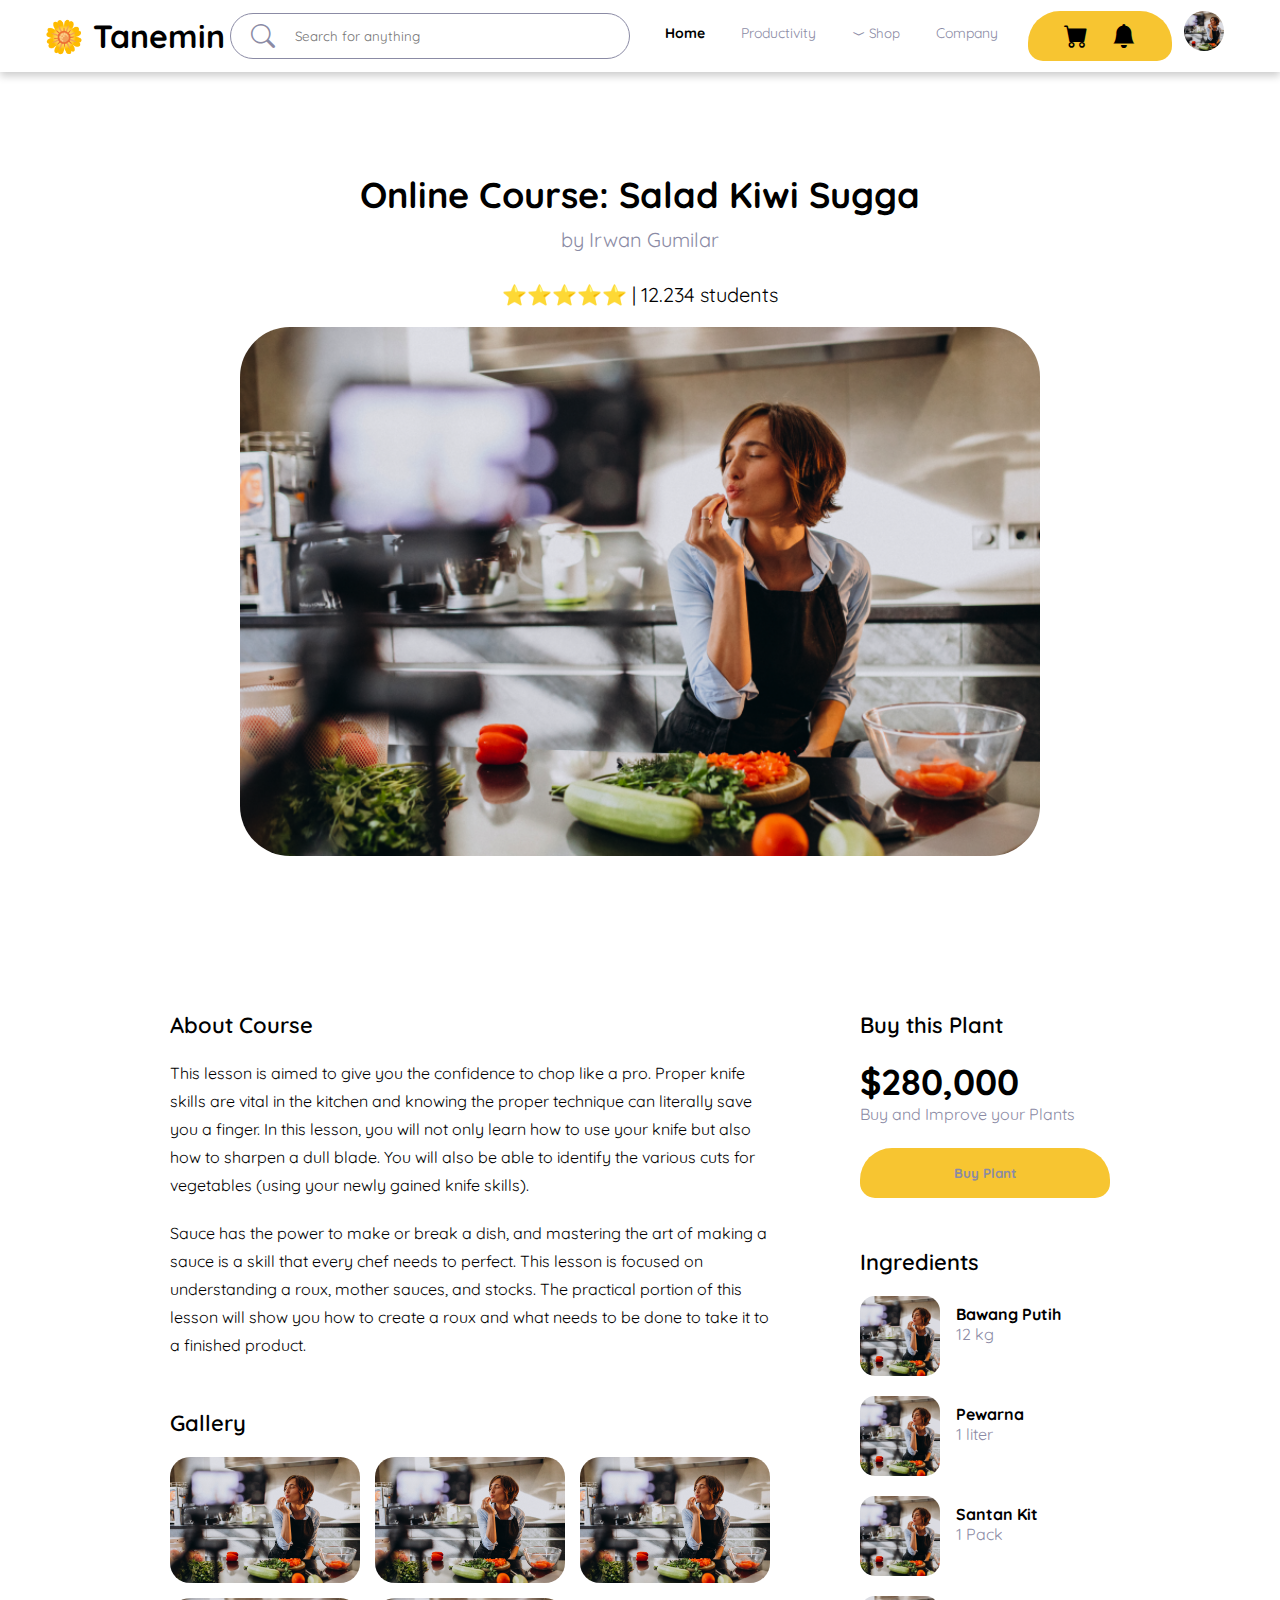
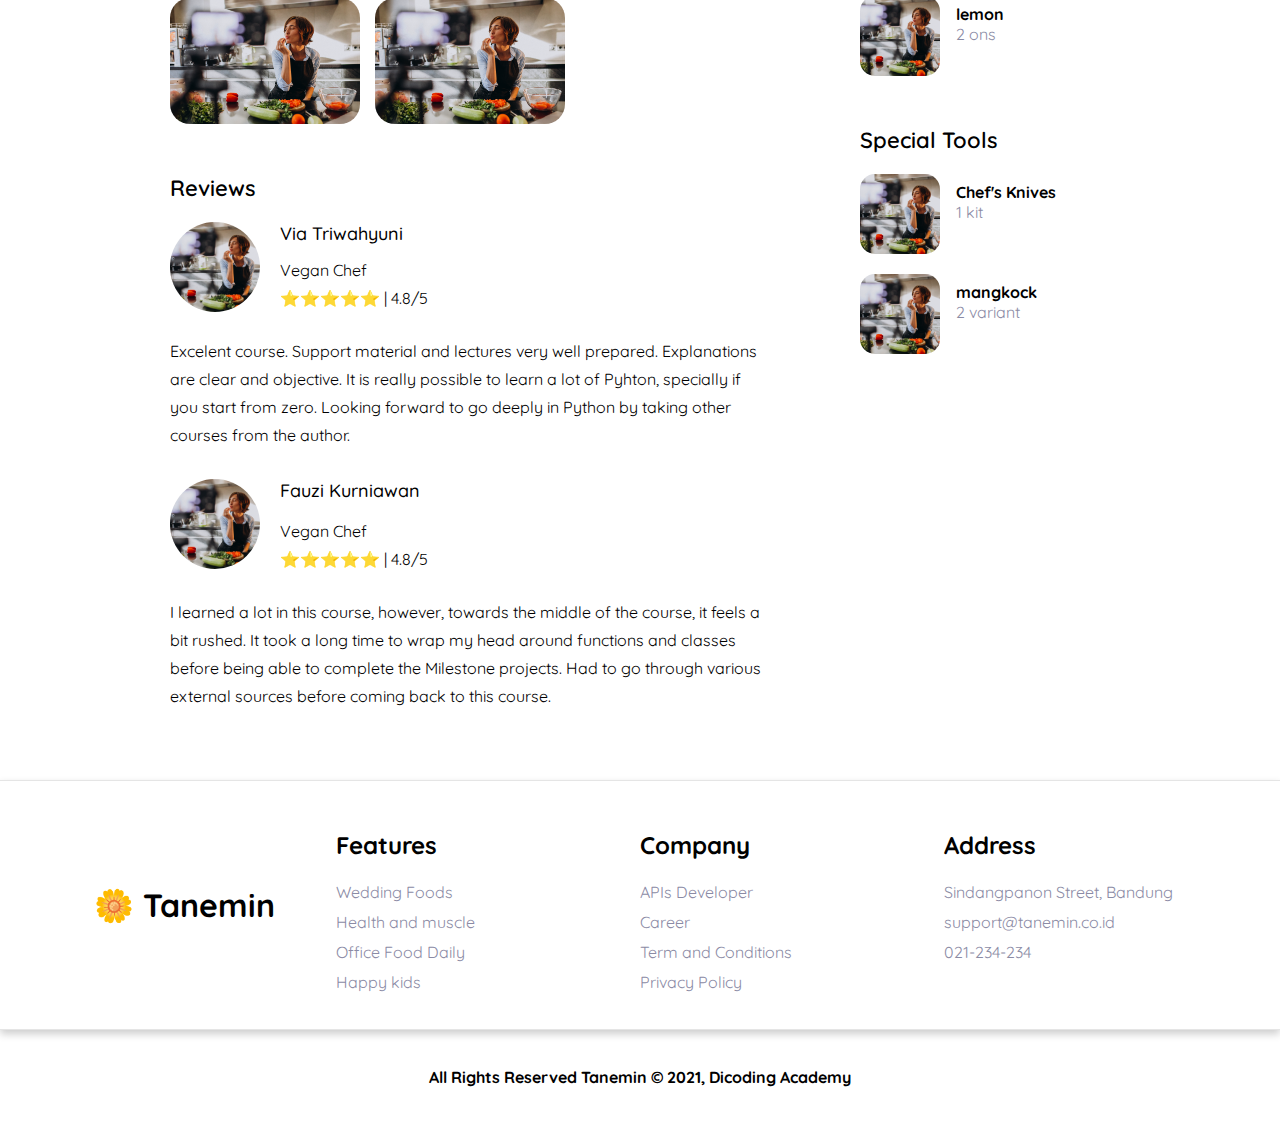
==== commit b7cd5a10: "Updating Navbar and Fixing Detail" ====
--- a/Detail/index.html
+++ b/Detail/index.html
@@ -9,6 +9,7 @@
     <link href="https://fonts.googleapis.com/css2?family=Quicksand:wght@300;400;500;700&display=swap"
         rel="stylesheet" />
 
+        <link rel="stylesheet" href="https://cdn.jsdelivr.net/npm/bootstrap-icons@1.8.3/font/bootstrap-icons.css">
     <link rel="stylesheet" href="../Nav and Footer/style.css">
     <link rel="stylesheet" href="./style.css">
 </head>
@@ -19,14 +20,90 @@
             <h1>🌼 Tanemin</h1>
         </div>
         <div class="nav-menu">
+            <div class="nav-search">
+                <i class="bi bi-search" style="font-size: 24px; color: #8B8BA5;"></i>
+                <input type="text" placeholder="Search for anything">
+            </div>
             <div class="nav-list">
                 <a href="" class="nav-item active">Home</a>
-                <a href="" class="nav-item">Beverages</a>
-                <a href="" class="nav-item">Chef</a>
-                <a href="" class="nav-item">Ingredient</a>
-                <a href="" class="nav-item">Stories</a>
-                </ul>
-                <a href="" class="btn-me">MyKitchen</a>
+                <a href="" class="nav-item">Productivity</a>
+                <!-- <a href="" class="nav-item">Ingredient</a>
+                    <a href="" class="nav-item">Stories</a> -->
+                <div class="nav-item">
+                    <button id="btnShop">
+                        <i class="bi bi-chevron-compact-down" style=" color: #8B8BA5;"></i> Shop
+                    </button>
+                    <div id="dropdownShop" class="dropdown-shop">
+                        <a href="" class="shop-item">
+                            <p><i class="bi bi-cart-plus"></i></p>
+                            <p>Shop Now</p>
+                            <p ><i class="bi bi-chevron-compact-right"></i></p>
+                        </a>
+                        <a href="" class="shop-item">
+                            <p><i class="bi bi-stars"></i></p>
+                            <p>Best Plant</p>
+                            <p ><i class="bi bi-chevron-compact-right"></i></p>
+                        </a>
+                        <a href="" class="shop-item">
+                            <p><i class="bi bi-people"></i></p>
+                            <p>Recomendations For You</p>
+                            <p ><i class="bi bi-chevron-compact-right"></i></p>
+                        </a>
+                            <button class="shop-item" id="btnShop">
+                                <p><i class="bi bi-filter"></i></p>
+                                <p>Shop Filter</p>
+                                <p ><i class="bi bi-chevron-compact-right"></i></p>
+                            </button>
+                    </div>
+                </div>
+
+                <a href="" class="nav-item">Company</a>
+            </div>
+            <div class="nav-list-button">
+                <div class="btn-border">
+                    <button>
+                        <i class="bi bi-cart-fill" style="font-size: 24px; color: black;"></i>
+                    </button>
+                    <div class="btn-notification">
+                        <button id="btnNotification">
+                            <i class="bi bi-bell-fill" style="font-size: 24px; color: black;"></i>
+                        </button>
+                        <div id="dropdownNotification" class="dropdown-notification">
+                            <div class="nav-notification-header">
+                                <h2>Notifications</h2>
+                                <button>Settings</button>
+                            </div>
+                            <hr>
+                            <div class="nav-notification-content">
+                                <p>No Notifications</p>
+                            </div>
+                        </div>
+                    </div>
+                </div>
+                <div class="btn-profile">
+                    <button id="btnProfile">
+                        <img src="./../Detail/assets/main poster.png" alt="">
+                    </button>
+                    <div id="dropdownProfile" class="dropdown-profile">
+                        <div class="profile-card">
+                            <img src="./../Detail/assets/main poster.png" alt="">
+                            <div id="dropdownProfile" class="profile-account">
+                                <p class="profile-name">Irwan Gumilar</p>
+                                <p>irwan@tanemin.co.id</p>
+                            </div>
+                        </div>
+                        <hr>
+                        <a href="">My Profile</a>
+                        <a href="">Cart</a>
+                        <a href="">Notifications</a>
+                        <hr>
+                        <a href="">Setting</a>
+                        <a href="">About</a>
+                        <hr>
+                        <a href="">Logout</a>
+                    </div>
+
+                </div>
             </div>
     </header>
     <main>
@@ -67,7 +144,7 @@
                                 <img src="./assets/main poster.png" alt="">
                                 <div class="account-detail">
                                     <h4>Via Triwahyuni</h4>
-                                    <p>Vegan Chef</p>
+                                    <p class="label">Vegan Chef</p>
                                     <p>⭐️⭐️⭐️⭐️⭐️ | 4.8/5</p>
                                 </div>
                             </div>
@@ -82,7 +159,7 @@
                                 <div class="review-photo"><img src="./assets/main poster.png" alt=""></div>
                                 <div class="account-detail">
                                     <h4>Fauzi Kurniawan</h4>
-                                    <p>Vegan Chef</p>
+                                    <p class="label">Vegan Chef</p>
                                     <p>⭐️⭐️⭐️⭐️⭐️ | 4.8/5</p>
                                 </div>
                             </div>
@@ -106,28 +183,28 @@
                             <img src="./assets/main poster.png" alt="">
                             <div class="additional-details">
                                 <h4>Bawang Putih</h4>
-                                <p>12 kg</p>
-                            </div>
-                        </li>
-                        <li class="additional-item">
-                            <img src="./assets/main poster.png" alt="">
-                            <div class="additional-details">
-                                <h4>pewarna</h4>
-                                <p>1 liter</p>
+                                <p class="label">12 kg</p>
+                            </div>
+                        </li>
+                        <li class="additional-item">
+                            <img src="./assets/main poster.png" alt="">
+                            <div class="additional-details">
+                                <h4>Pewarna</h4>
+                                <p class="label">1 liter</p>
                             </div>
                         </li>
                         <li class="additional-item">
                             <img src="./assets/main poster.png" alt="">
                             <div class="additional-details">
                                 <h4>Santan Kit</h4>
-                                <p>1 Pack</p>
+                                <p class="label">1 Pack</p>
                             </div>
                         </li>
                         <li class="additional-item">
                             <img src="./assets/main poster.png" alt="">
                             <div class="additional-details">
                                 <h4>lemon</h4>
-                                <p>2 ons</p>
+                                <p class="label">2 ons</p>
                             </div>
                         </li>
                     </ul>
@@ -137,14 +214,14 @@
                             <img src="./assets/main poster.png" alt="">
                             <div class="additional-details">
                                 <h4>Chef's Knives</h4>
-                                <p>1 kit</p>
+                                <p class="label">1 kit</p>
                             </div>
                         </li>
                         <li class="additional-item">
                             <img src="./assets/main poster.png" alt="">
                             <div class="additional-details">
                                 <h4>mangkock</h4>
-                                <p>2 variant</p>
+                                <p class="label">2 variant</p>
                             </div>
                         </li>
                     </ul>
@@ -186,6 +263,48 @@
         </div>
         <div class="footer-copyright">All Rights Reserved Tanemin &#169; 2021, Dicoding Academy</div>
     </footer>
+    <script>
+        const btnshop = document.querySelector('#btnShop');
+        const btnnotif = document.querySelector('#btnNotification');
+        const btnprofile = document.querySelector('#btnProfile');
+
+        const dropdownShop = document.querySelector('#dropdownShop')
+        const dropdownNotification = document.querySelector('#dropdownNotification')
+        const dropdownProfile = document.querySelector('#dropdownProfile')
+
+        const main = document.querySelector('main');
+
+        
+        btnshop.addEventListener('click', (event) => {
+            event.preventDefault()
+            dropdownShop.classList = 'dropdown-shop-active';
+            dropdownNotification.classList = 'dropdown-notification';
+            dropdownProfile.classList = 'dropdown-profile';
+        })
+        btnnotif.addEventListener('click', (event) => {
+            event.preventDefault()
+            dropdownShop.classList = 'dropdown-shop';
+            dropdownNotification.classList = 'dropdown-notification-active';
+            dropdownProfile.classList = 'dropdown-profile';
+        })
+        btnprofile.addEventListener('click', (event) => {
+            event.preventDefault()
+
+            dropdownShop.classList = 'dropdown-shop';
+            dropdownNotification.classList = 'dropdown-notification';
+            dropdownProfile.classList = 'dropdown-profile-active';
+        })
+
+
+
+        main.addEventListener('click', (event) => {
+            event.preventDefault()
+            dropdownShop.classList = 'dropdown-shop';
+            dropdownNotification.classList = 'dropdown-notification';
+            dropdownProfile.classList = 'dropdown-profile';
+        })
+
+    </script>
 </body>
 
 </html>--- a/Nav and Footer/style.css
+++ b/Nav and Footer/style.css
@@ -2,57 +2,199 @@
     padding: 0;
     margin: 0;
     box-sizing: border-box;
-
     font-family: "Quicksand", sans-serif;
 }
 
-a {
+a, button {
     cursor: pointer;
     color: #8B8BA5;
     text-decoration: none;
-}
-
-
-.active {
+    background-color: transparent;
+    border: none;
+}
+
+
+
+
+.nav-bar {
+    padding: 0 44px;
+    display: grid;
+    grid-template-columns: auto 1fr;
+    box-shadow: 0 4px 8px 0 rgba(0, 0, 0, 0.2);
+    height: 72px;
+}
+.nav-bar .nav-logo {
+    margin: auto 0;
+}
+
+.nav-bar .nav-menu {
+    display: grid;
+    gap: 20px;
+    grid-template-columns: 1fr auto auto;
+}
+.nav-bar .nav-menu .nav-search {
+    display: grid;
+    grid-template-columns: auto 1fr;
+    border: 1px solid #8B8BA5;
+    height: 46px;
+    margin: auto;
+    padding: 0 20px;
+    width: 400px;
+    border-radius: 25px;
+}
+.nav-bar .nav-menu .nav-search i {
+    margin: auto  0;
+}
+.nav-bar .nav-menu .nav-search input {
+    border: none;
+    outline: none;
+    margin: 5px 20px;
+}
+
+.nav-bar .nav-menu .nav-list {
+    display: grid;
+    grid-template-columns:repeat(4, auto);
+    gap: 16px;
+    margin: auto 0;
+}
+.nav-bar .nav-menu .nav-list .active {
     font-weight: 700;
     color: black;
 }
 
-.nav-bar {
-    padding: 1rem 3rem;
-    display: grid;
-    grid-template-columns: 1fr auto;
-    box-shadow: 0 4px 8px 0 rgba(0, 0, 0, 0.2);
-}
-
-.nav-bar .nav-menu .nav-list {
-    display: grid;
-    grid-template-columns: repeat(6, auto);
-}
-
-
 .nav-bar .nav-menu .nav-list .nav-item {
+    font-size: 14px;
     text-decoration: none;
-    margin-right: 1rem;
+    border: none;
+    height: 44px;
     padding: 10px;
 }
 
 .nav-bar .nav-menu .nav-list .nav-item:hover {
     border-bottom: 5px solid #8B8BA5;
-    ;
-}
-
-
-.nav-bar .nav-menu .btn-me {
-
-    text-decoration: none;
+}
+
+.nav-bar .nav-menu .nav-list .dropdown-shop {
+    display: none;
+}
+
+.nav-bar .nav-menu .nav-list .dropdown-shop-active {
+    position: absolute;
+    background-color: white;
+    right: 370px;
+    top: 80px;
+    box-shadow: 0 4px 8px 3px rgba(0, 0, 0, 0.2);
+    border-radius: 5px;
+    width: 300px;
+    padding: 20px;
+    z-index: 100;
+    display: grid;
+    text-align: center;
+}
+.dropdown-shop-active .shop-item{
+    display: grid;
+    grid-template-columns: auto 1fr auto;
+    gap: 16px;
+    padding: 16px 0;
+    border-bottom: 1px solid #e5e5e5;
+}
+
+
+.nav-bar .nav-menu .nav-list-button {
+    display: grid;
+    margin: auto 0;
+    grid-template-columns: repeat(3, auto);
+}
+
+.nav-bar .nav-menu .nav-list-button button{
+    padding: 0 12px;
+} 
+.nav-bar .nav-menu .nav-list-button .btn-border {
+    background-color: #F7C531;
+    display: grid;
+    grid-template-columns: repeat(2, 1fr);
+    padding: 10px 24px;
     border-radius: 32px 32px 15px 15px;
-    background: #F7C531;
-    padding: 13px 50px;
+}
+.nav-bar .nav-menu .nav-list-button button  img{
+    width: 40px;
+    height: 40px;
+    object-fit: cover;
+    object-position: center;
+    border-radius: 100%;
+} 
+.nav-bar .nav-menu .btn-notification .dropdown-notification {
+    display: none;
+}
+
+.nav-bar .nav-menu .btn-notification .dropdown-notification-active {
+    position: absolute;
+    background-color: white;
+    right: 110px;
+    top: 80px;
+    box-shadow: 0 4px 8px 3px rgba(0, 0, 0, 0.2);
+    line-height: 32px;
+    border-radius: 5px;
+    width: 300px;
+    padding: 20px;
+    z-index: 100;
+}
+
+.dropdown-notification-active .nav-notification-header {
+    display: grid;
+    grid-template-columns: 1fr auto;
+}
+
+.nav-bar .nav-menu .nav-list-button  .dropdown-profile {
+    display: none;
+}
+
+.nav-bar .nav-menu .nav-list-button  .dropdown-profile-active {
+    position: absolute;
+    background-color: white;
+    right: 24px;
+    top: 80px;
+    font-weight: 500;
+    display: grid;
+    grid-template-columns: 1fr;
+    width: 300px;
+    padding: 20px;
+    box-shadow: 0 4px 8px 3px rgba(0, 0, 0, 0.2);
+    line-height: 32px;
+    border-radius: 5px;
+}
+
+.nav-bar .nav-menu .nav-list-button  .dropdown-profile-active .profile-card {
+    display: grid;
+    grid-template-columns: auto 1fr;
+    gap: 20px;
+    margin-bottom: 10px;
+    margin: auto 0;
+}
+.nav-bar .nav-menu .nav-list-button  .dropdown-profile-active .profile-card .profile-account {
+    color: #8B8BA5;
+    line-height: 20px;
+    margin: auto 0;
+}
+
+.nav-bar .nav-menu .nav-list-button  .dropdown-profile-active .profile-card .profile-account .profile-name {
     font-weight: bold;
     color: black;
 }
 
+.nav-bar .nav-menu .nav-list-button  .dropdown-profile-active img {
+    width: 70px;
+    height: 70px;
+    object-fit: cover;
+    object-position: center;
+    border-radius: 100%;
+    box-shadow: 0 4px 8px 3px rgba(0, 0, 0, 0.2);
+}
+
+.nav-bar .nav-menu .nav-list-button  hr {
+    border: 1px solid #e5e5e5;
+    margin: 10px 0;
+}
 
 .footer {
     display: grid;
@@ -90,4 +232,4 @@
     font-weight: bold;
     text-align: center;
     padding: 2rem;
-}+}
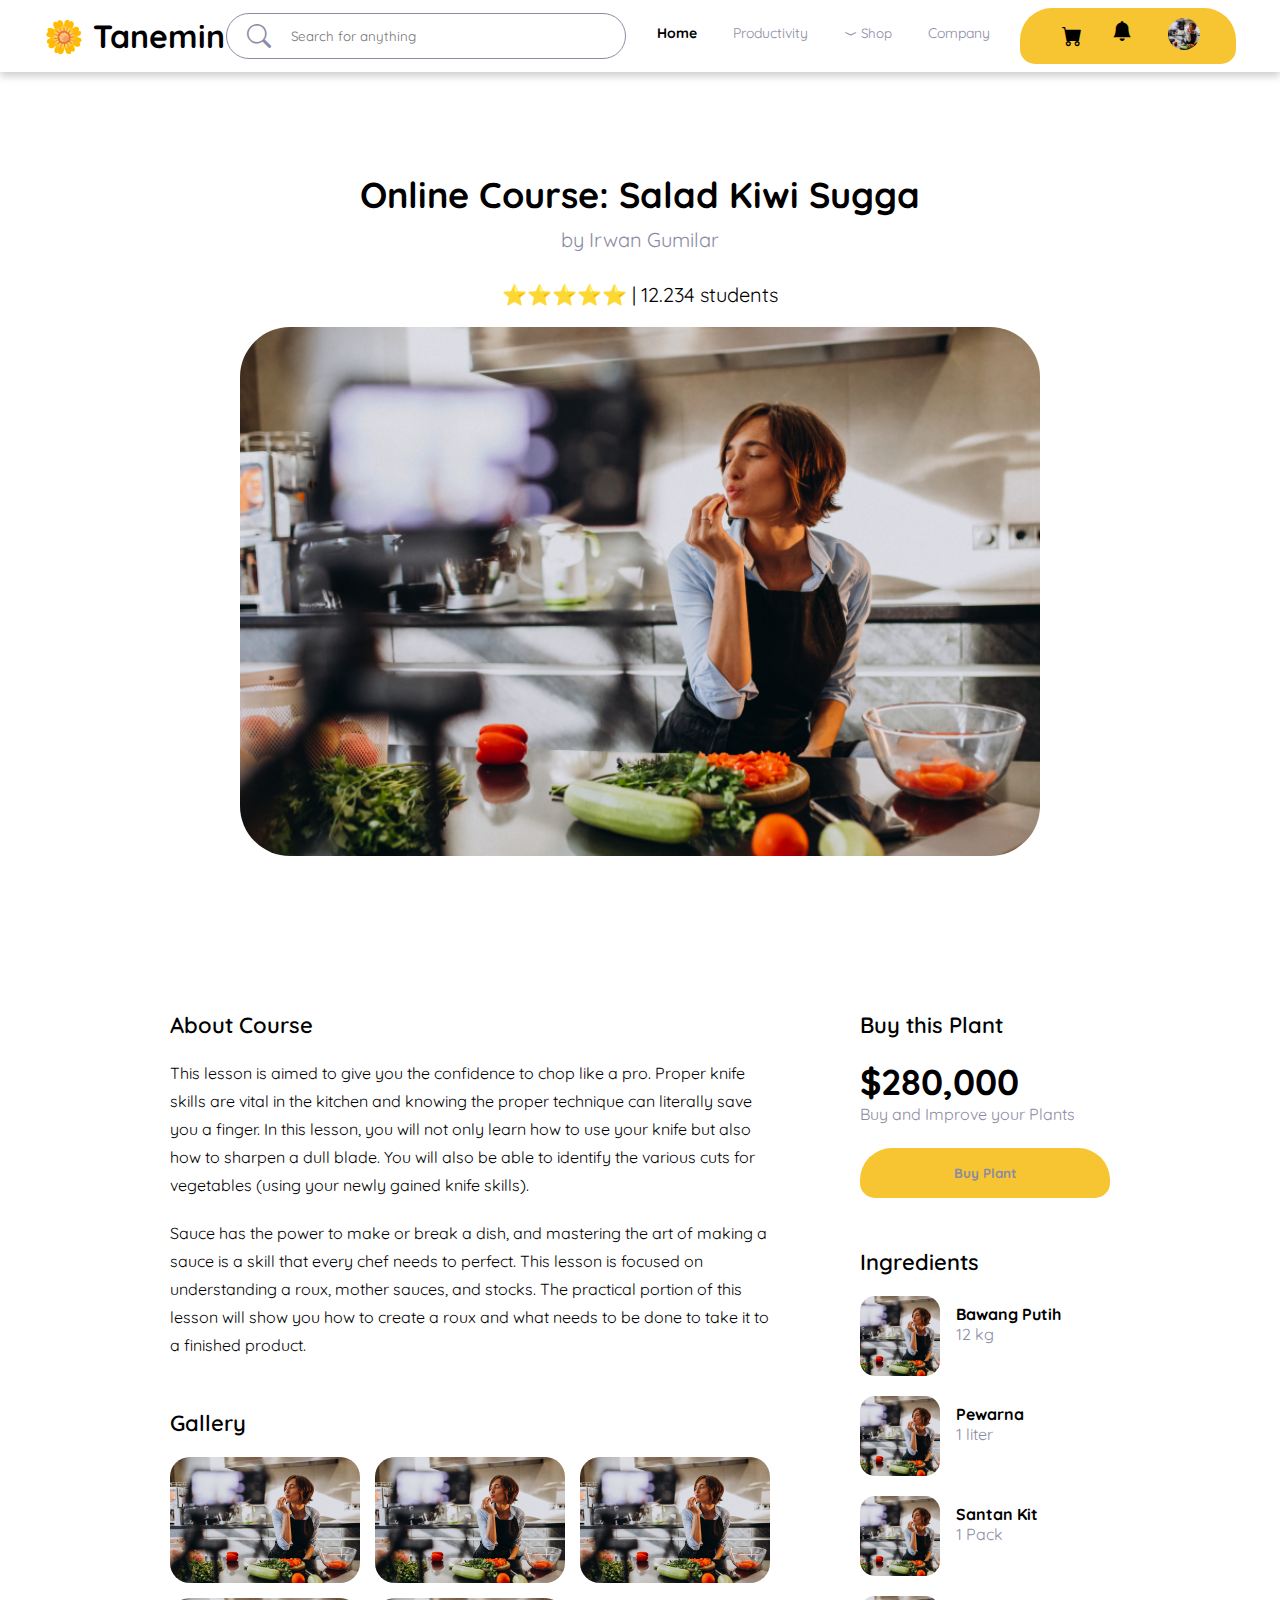
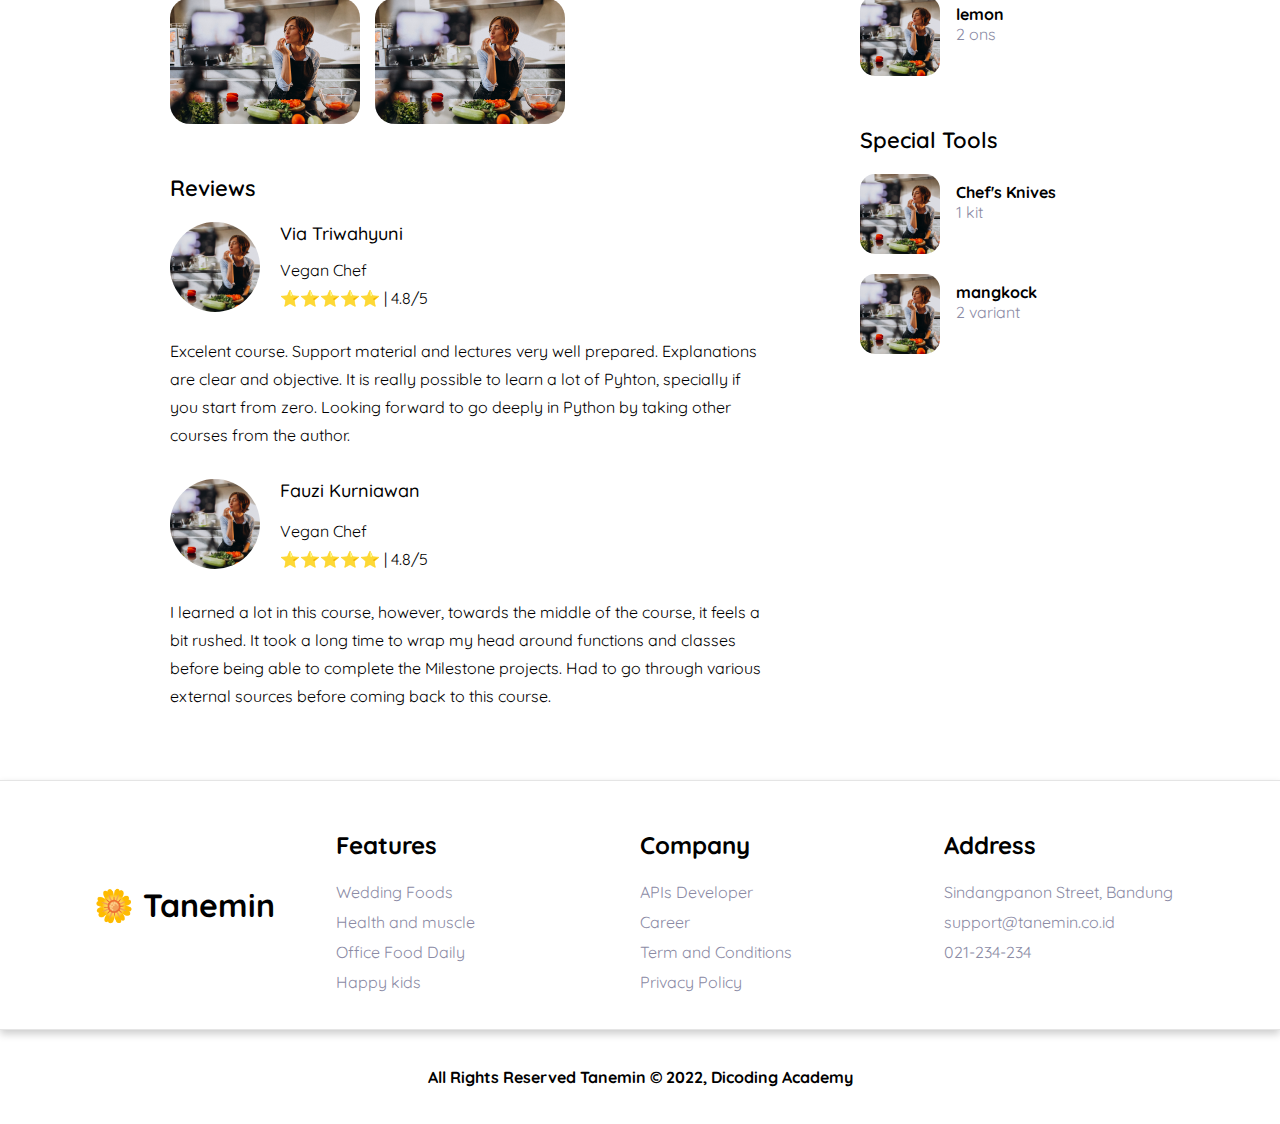
==== commit 6deb2fc0: "update nav-bar primary button" ====
--- a/Detail/index.html
+++ b/Detail/index.html
@@ -62,11 +62,11 @@
             <div class="nav-list-button">
                 <div class="btn-border">
                     <button>
-                        <i class="bi bi-cart-fill" style="font-size: 24px; color: black;"></i>
+                        <i class="bi bi-cart-fill" style="font-size: 20px; color: black;"></i>
                     </button>
                     <div class="btn-notification">
                         <button id="btnNotification">
-                            <i class="bi bi-bell-fill" style="font-size: 24px; color: black;"></i>
+                            <i class="bi bi-bell-fill" style="font-size: 20px; color: black;"></i>
                         </button>
                         <div id="dropdownNotification" class="dropdown-notification">
                             <div class="nav-notification-header">
@@ -79,30 +79,30 @@
                             </div>
                         </div>
                     </div>
-                </div>
-                <div class="btn-profile">
-                    <button id="btnProfile">
-                        <img src="./../Detail/assets/main poster.png" alt="">
-                    </button>
-                    <div id="dropdownProfile" class="dropdown-profile">
-                        <div class="profile-card">
+                    <div class="btn-profile">
+                        <button id="btnProfile">
                             <img src="./../Detail/assets/main poster.png" alt="">
-                            <div id="dropdownProfile" class="profile-account">
-                                <p class="profile-name">Irwan Gumilar</p>
-                                <p>irwan@tanemin.co.id</p>
-                            </div>
+                        </button>
+                        <div id="dropdownProfile" class="dropdown-profile">
+                            <div class="profile-card">
+                                <img src="./../Detail/assets/main poster.png" alt="">
+                                <div id="dropdownProfile" class="profile-account">
+                                    <p class="profile-name">Irwan Gumilar</p>
+                                    <p>irwan@tanemin.co.id</p>
+                                </div>
+                            </div>
+                            <hr>
+                            <a href="">My Profile</a>
+                            <a href="">Cart</a>
+                            <a href="">Notifications</a>
+                            <hr>
+                            <a href="">Setting</a>
+                            <a href="">About</a>
+                            <hr>
+                            <a href="">Logout</a>
                         </div>
-                        <hr>
-                        <a href="">My Profile</a>
-                        <a href="">Cart</a>
-                        <a href="">Notifications</a>
-                        <hr>
-                        <a href="">Setting</a>
-                        <a href="">About</a>
-                        <hr>
-                        <a href="">Logout</a>
+    
                     </div>
-
                 </div>
             </div>
     </header>
@@ -261,7 +261,7 @@
                 <p>021-234-234</p>
             </div>
         </div>
-        <div class="footer-copyright">All Rights Reserved Tanemin &#169; 2021, Dicoding Academy</div>
+        <div class="footer-copyright">All Rights Reserved Tanemin &#169; 2022, Dicoding Academy</div>
     </footer>
     <script>
         const btnshop = document.querySelector('#btnShop');
--- a/Nav and Footer/style.css
+++ b/Nav and Footer/style.css
@@ -112,13 +112,13 @@
 .nav-bar .nav-menu .nav-list-button .btn-border {
     background-color: #F7C531;
     display: grid;
-    grid-template-columns: repeat(2, 1fr);
+    grid-template-columns: repeat(3, 1fr);
     padding: 10px 24px;
     border-radius: 32px 32px 15px 15px;
 }
 .nav-bar .nav-menu .nav-list-button button  img{
-    width: 40px;
-    height: 40px;
+    width: 32px;
+    height: 32px;
     object-fit: cover;
     object-position: center;
     border-radius: 100%;
@@ -130,7 +130,7 @@
 .nav-bar .nav-menu .btn-notification .dropdown-notification-active {
     position: absolute;
     background-color: white;
-    right: 110px;
+    right: 24px;
     top: 80px;
     box-shadow: 0 4px 8px 3px rgba(0, 0, 0, 0.2);
     line-height: 32px;
@@ -196,6 +196,10 @@
     margin: 10px 0;
 }
 
+
+
+
+
 .footer {
     display: grid;
     line-height: 30px;
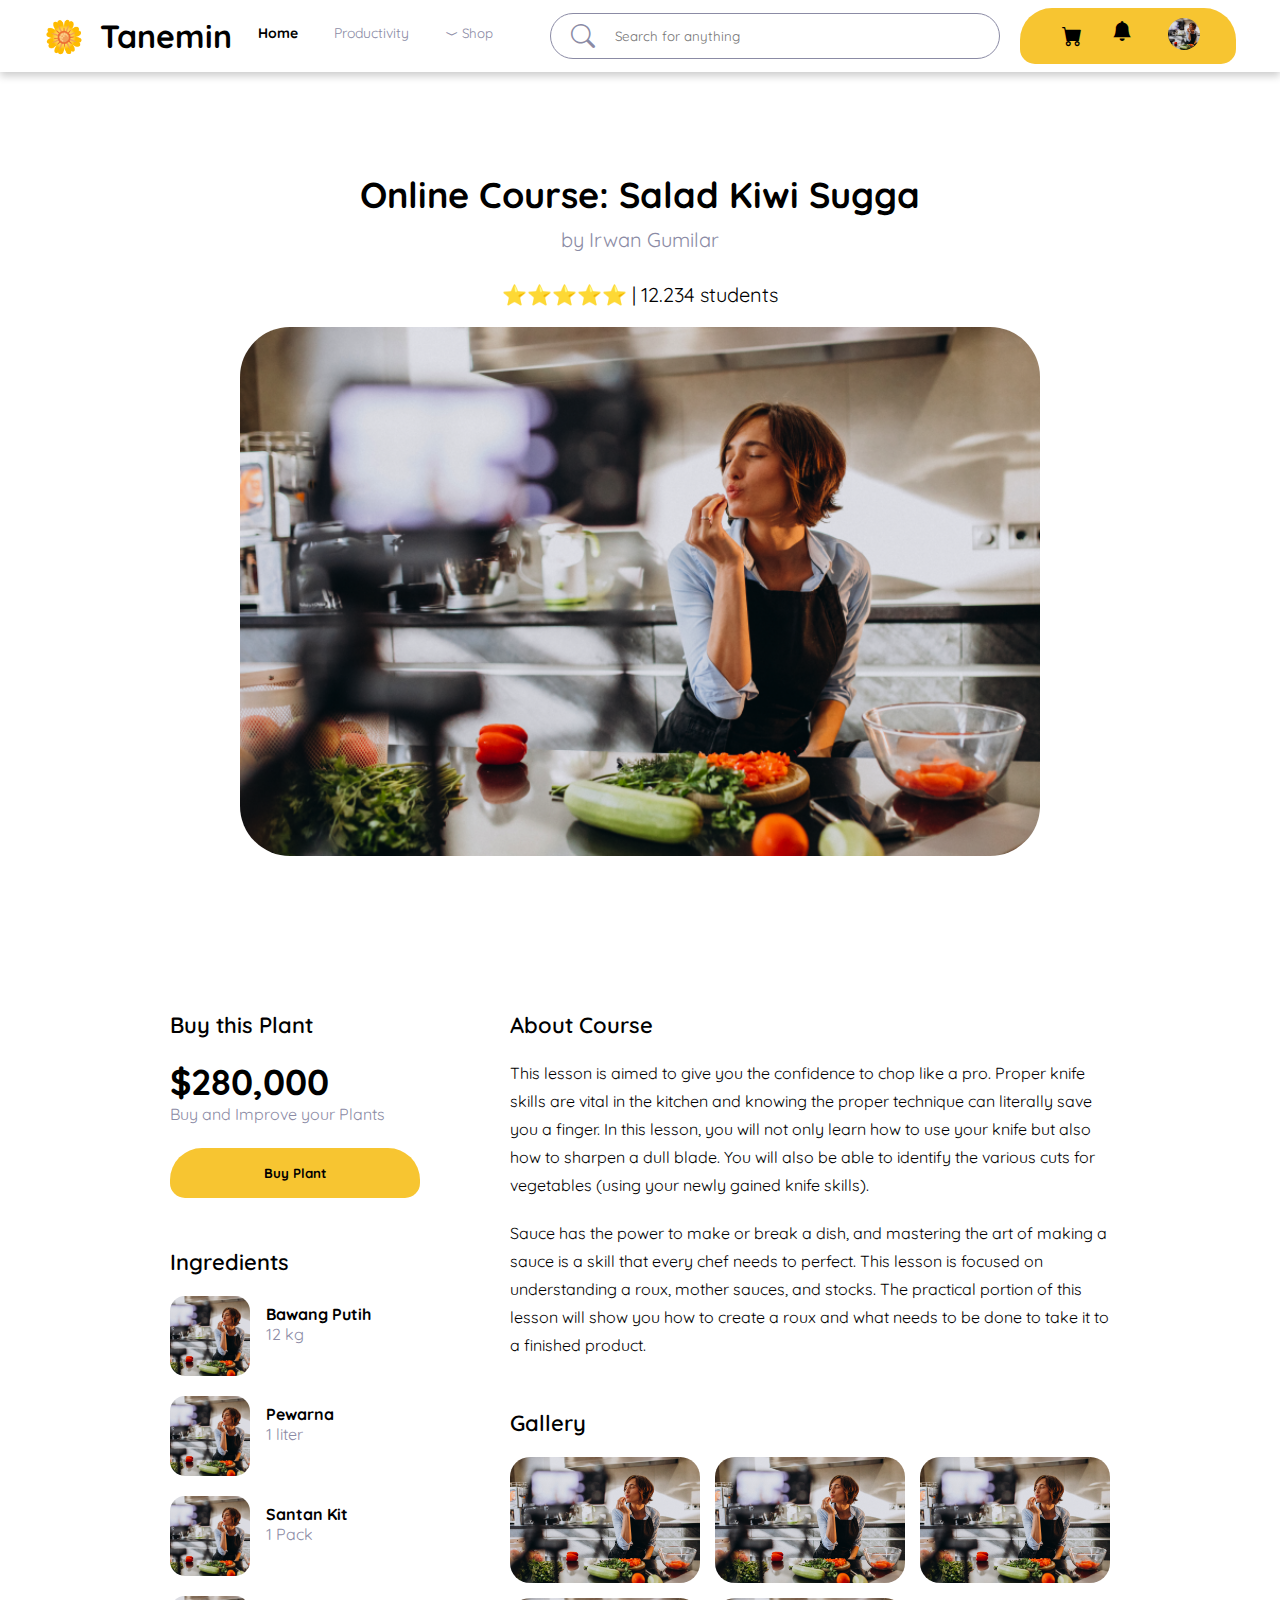
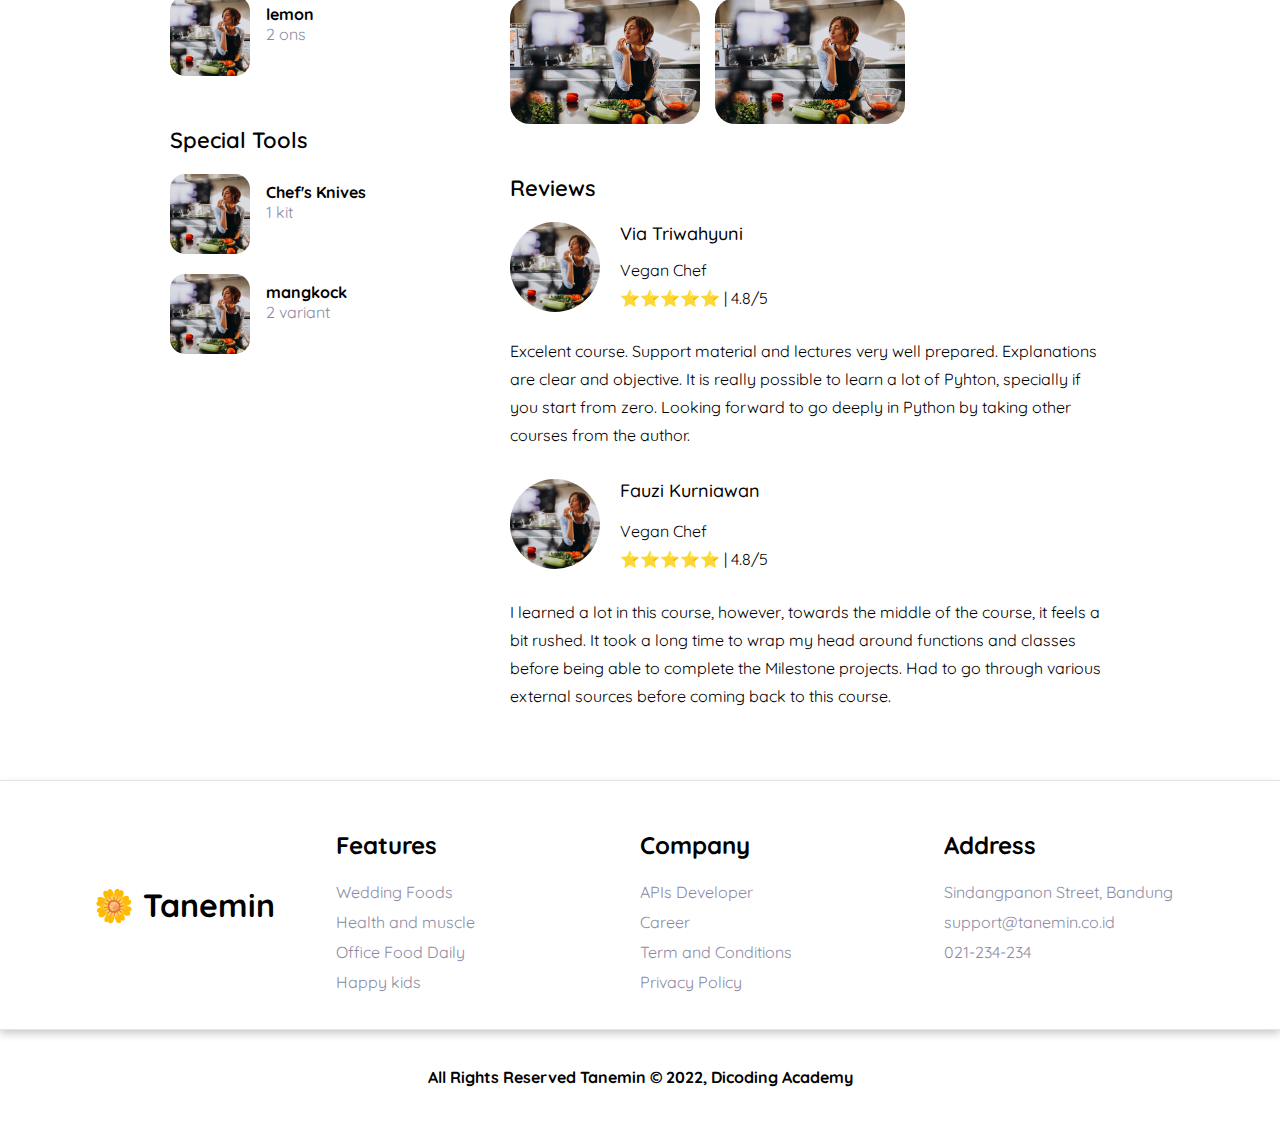
==== commit ec0bce36: "Finishing responsive ( Navbar Footer & Dangger Page)" ====
--- a/Detail/index.html
+++ b/Detail/index.html
@@ -9,26 +9,27 @@
     <link href="https://fonts.googleapis.com/css2?family=Quicksand:wght@300;400;500;700&display=swap"
         rel="stylesheet" />
 
-        <link rel="stylesheet" href="https://cdn.jsdelivr.net/npm/bootstrap-icons@1.8.3/font/bootstrap-icons.css">
+    <link rel="stylesheet" href="https://cdn.jsdelivr.net/npm/bootstrap-icons@1.8.3/font/bootstrap-icons.css">
     <link rel="stylesheet" href="../Nav and Footer/style.css">
+    <link rel="stylesheet" href="../Nav and Footer/responsives.css">
     <link rel="stylesheet" href="./style.css">
+    <link rel="stylesheet" href="./responsives.css">
 </head>
 
 <body>
     <header class="nav-bar">
+        <div class="nav-hamburger">
+            <button id="btnHamburger"><i class="bi bi-list" style="font-size: 30px;"></i></button>
+        </div>
         <div class="nav-logo">
-            <h1>🌼 Tanemin</h1>
+            <h1>🌼</h1>
+            <h1 class="company-name">Tanemin</h1>
         </div>
         <div class="nav-menu">
-            <div class="nav-search">
-                <i class="bi bi-search" style="font-size: 24px; color: #8B8BA5;"></i>
-                <input type="text" placeholder="Search for anything">
-            </div>
-            <div class="nav-list">
+
+            <div class="nav-list" id="navList">
                 <a href="" class="nav-item active">Home</a>
                 <a href="" class="nav-item">Productivity</a>
-                <!-- <a href="" class="nav-item">Ingredient</a>
-                    <a href="" class="nav-item">Stories</a> -->
                 <div class="nav-item">
                     <button id="btnShop">
                         <i class="bi bi-chevron-compact-down" style=" color: #8B8BA5;"></i> Shop
@@ -37,27 +38,29 @@
                         <a href="" class="shop-item">
                             <p><i class="bi bi-cart-plus"></i></p>
                             <p>Shop Now</p>
-                            <p ><i class="bi bi-chevron-compact-right"></i></p>
+                            <p><i class="bi bi-chevron-compact-right"></i></p>
                         </a>
                         <a href="" class="shop-item">
                             <p><i class="bi bi-stars"></i></p>
                             <p>Best Plant</p>
-                            <p ><i class="bi bi-chevron-compact-right"></i></p>
+                            <p><i class="bi bi-chevron-compact-right"></i></p>
                         </a>
                         <a href="" class="shop-item">
                             <p><i class="bi bi-people"></i></p>
                             <p>Recomendations For You</p>
-                            <p ><i class="bi bi-chevron-compact-right"></i></p>
+                            <p><i class="bi bi-chevron-compact-right"></i></p>
                         </a>
-                            <button class="shop-item" id="btnShop">
-                                <p><i class="bi bi-filter"></i></p>
-                                <p>Shop Filter</p>
-                                <p ><i class="bi bi-chevron-compact-right"></i></p>
-                            </button>
-                    </div>
-                </div>
-
-                <a href="" class="nav-item">Company</a>
+                        <button class="shop-item" id="btnShop">
+                            <p><i class="bi bi-filter"></i></p>
+                            <p>Shop Filter</p>
+                            <p><i class="bi bi-chevron-compact-right"></i></p>
+                        </button>
+                    </div>
+                </div>
+            </div>
+            <div class="nav-search">
+                <i class="bi bi-search" style="font-size: 24px; color: #8B8BA5;"></i>
+                <input type="text" placeholder="Search for anything">
             </div>
             <div class="nav-list-button">
                 <div class="btn-border">
@@ -101,10 +104,11 @@
                             <hr>
                             <a href="">Logout</a>
                         </div>
-    
-                    </div>
-                </div>
-            </div>
+
+                    </div>
+                </div>
+            </div>
+        </div>
     </header>
     <main>
         <div class="detail-container">
@@ -116,6 +120,66 @@
 
             </div>
             <div class="detail-content">
+                <div class="detail-transaction">
+                    <form action="">
+                        <h3>Buy this Plant</h3>
+                        <p class="price">$280,000</p>
+                        <p class="label">Buy and Improve your Plants</p>
+                        <button>Buy Plant</button>
+                    </form>
+                    <div class="ingredients">
+                        <h3>Ingredients</h3>
+                        <ul class="transaction-additional">
+                            <li class="additional-item">
+                                <img src="./assets/main poster.png" alt="">
+                                <div class="additional-details">
+                                    <h4>Bawang Putih</h4>
+                                    <p class="label">12 kg</p>
+                                </div>
+                            </li>
+                            <li class="additional-item">
+                                <img src="./assets/main poster.png" alt="">
+                                <div class="additional-details">
+                                    <h4>Pewarna</h4>
+                                    <p class="label">1 liter</p>
+                                </div>
+                            </li>
+                            <li class="additional-item">
+                                <img src="./assets/main poster.png" alt="">
+                                <div class="additional-details">
+                                    <h4>Santan Kit</h4>
+                                    <p class="label">1 Pack</p>
+                                </div>
+                            </li>
+                            <li class="additional-item">
+                                <img src="./assets/main poster.png" alt="">
+                                <div class="additional-details">
+                                    <h4>lemon</h4>
+                                    <p class="label">2 ons</p>
+                                </div>
+                            </li>
+                        </ul>
+                    </div>
+                    <div class="tools">
+                        <h3>Special Tools</h3>
+                        <ul class="transaction-additional">
+                            <li class="additional-item">
+                                <img src="./assets/main poster.png" alt="">
+                                <div class="additional-details">
+                                    <h4>Chef's Knives</h4>
+                                    <p class="label">1 kit</p>
+                                </div>
+                            </li>
+                            <li class="additional-item">
+                                <img src="./assets/main poster.png" alt="">
+                                <div class="additional-details">
+                                    <h4>mangkock</h4>
+                                    <p class="label">2 variant</p>
+                                </div>
+                            </li>
+                        </ul>
+                    </div>
+                </div>
                 <div class="detail-information">
                     <h3>About Course</h3>
                     <p>This lesson is aimed to give you the confidence to chop like a pro. Proper knife skills are
@@ -172,60 +236,7 @@
                     </ul>
 
                 </div>
-                <div class="detail-transaction">
-                    <h3>Buy this Plant</h3>
-                    <p class="price">$280,000</p>
-                    <p class="label">Buy and Improve your Plants</p>
-                    <button>Buy Plant</button>
-                    <h3>Ingredients</h3>
-                    <ul class="transaction-additional">
-                        <li class="additional-item">
-                            <img src="./assets/main poster.png" alt="">
-                            <div class="additional-details">
-                                <h4>Bawang Putih</h4>
-                                <p class="label">12 kg</p>
-                            </div>
-                        </li>
-                        <li class="additional-item">
-                            <img src="./assets/main poster.png" alt="">
-                            <div class="additional-details">
-                                <h4>Pewarna</h4>
-                                <p class="label">1 liter</p>
-                            </div>
-                        </li>
-                        <li class="additional-item">
-                            <img src="./assets/main poster.png" alt="">
-                            <div class="additional-details">
-                                <h4>Santan Kit</h4>
-                                <p class="label">1 Pack</p>
-                            </div>
-                        </li>
-                        <li class="additional-item">
-                            <img src="./assets/main poster.png" alt="">
-                            <div class="additional-details">
-                                <h4>lemon</h4>
-                                <p class="label">2 ons</p>
-                            </div>
-                        </li>
-                    </ul>
-                    <h3>Special Tools</h3>
-                    <ul class="transaction-additional">
-                        <li class="additional-item">
-                            <img src="./assets/main poster.png" alt="">
-                            <div class="additional-details">
-                                <h4>Chef's Knives</h4>
-                                <p class="label">1 kit</p>
-                            </div>
-                        </li>
-                        <li class="additional-item">
-                            <img src="./assets/main poster.png" alt="">
-                            <div class="additional-details">
-                                <h4>mangkock</h4>
-                                <p class="label">2 variant</p>
-                            </div>
-                        </li>
-                    </ul>
-                </div>
+                
             </div>
 
         </div>
@@ -267,14 +278,17 @@
         const btnshop = document.querySelector('#btnShop');
         const btnnotif = document.querySelector('#btnNotification');
         const btnprofile = document.querySelector('#btnProfile');
+        const btnHamburger = document.querySelector('#btnHamburger')
+
 
         const dropdownShop = document.querySelector('#dropdownShop')
         const dropdownNotification = document.querySelector('#dropdownNotification')
         const dropdownProfile = document.querySelector('#dropdownProfile')
+        const navlist = document.querySelector('#navList')
 
         const main = document.querySelector('main');
 
-        
+
         btnshop.addEventListener('click', (event) => {
             event.preventDefault()
             dropdownShop.classList = 'dropdown-shop-active';
@@ -294,7 +308,10 @@
             dropdownNotification.classList = 'dropdown-notification';
             dropdownProfile.classList = 'dropdown-profile-active';
         })
-
+        btnHamburger.addEventListener('click', (event) => {
+            event.preventDefault()
+            navlist.classList.add('active')
+        })
 
 
         main.addEventListener('click', (event) => {
@@ -302,6 +319,7 @@
             dropdownShop.classList = 'dropdown-shop';
             dropdownNotification.classList = 'dropdown-notification';
             dropdownProfile.classList = 'dropdown-profile';
+            navlist.classList.remove('active')
         })
 
     </script>
--- a/Nav and Footer/style.css
+++ b/Nav and Footer/style.css
@@ -19,27 +19,42 @@
 .nav-bar {
     padding: 0 44px;
     display: grid;
-    grid-template-columns: auto 1fr;
+    grid-template-columns:  auto 1fr;
+    gap: 16px;
     box-shadow: 0 4px 8px 0 rgba(0, 0, 0, 0.2);
     height: 72px;
+    /* background-color: red; */
+    width: 100%;
+}
+.nav-bar .nav-hamburger {
+    /* background-color: red; */
+    display: none;
+    margin: auto;
 }
 .nav-bar .nav-logo {
-    margin: auto 0;
+    margin: auto;
+    display: grid;
+    grid-template-columns: auto auto;
+    gap: 16px;
+    /* background-color: green; */
 }
 
 .nav-bar .nav-menu {
     display: grid;
     gap: 20px;
-    grid-template-columns: 1fr auto auto;
+    grid-template-columns: auto 1fr auto;
+    /* background-color: rebeccapurple; */
 }
 .nav-bar .nav-menu .nav-search {
     display: grid;
     grid-template-columns: auto 1fr;
     border: 1px solid #8B8BA5;
     height: 46px;
-    margin: auto;
+    margin: auto  0 auto auto;
     padding: 0 20px;
-    width: 400px;
+    /* background-color: aqua; */
+    width: 100%;
+    max-width: 450px;
     border-radius: 25px;
 }
 .nav-bar .nav-menu .nav-search i {
@@ -55,7 +70,8 @@
     display: grid;
     grid-template-columns:repeat(4, auto);
     gap: 16px;
-    margin: auto 0;
+    /* background-color: violet; */
+    margin: auto 0px;
 }
 .nav-bar .nav-menu .nav-list .active {
     font-weight: 700;
@@ -81,7 +97,7 @@
 .nav-bar .nav-menu .nav-list .dropdown-shop-active {
     position: absolute;
     background-color: white;
-    right: 370px;
+    left: 210px;
     top: 80px;
     box-shadow: 0 4px 8px 3px rgba(0, 0, 0, 0.2);
     border-radius: 5px;
@@ -161,6 +177,7 @@
     padding: 20px;
     box-shadow: 0 4px 8px 3px rgba(0, 0, 0, 0.2);
     line-height: 32px;
+    z-index: 100;
     border-radius: 5px;
 }
 
--- a/Nav and Footer/responsives.css
+++ b/Nav and Footer/responsives.css
@@ -0,0 +1,105 @@
+@media screen and (max-width: 1200px) {
+
+    .nav-bar .nav-hamburger {
+        margin: auto;
+        display: block !important;
+    }
+    .nav-bar {
+
+        grid-template-columns: auto auto 1fr;
+        /* background-color: red; */
+    }
+    .nav-bar .nav-menu{
+        grid-template-columns: 1fr auto;
+    }
+    .nav-bar .nav-menu .nav-list {
+        /* display: none; */
+        position: absolute;
+        left: -500px;
+        top: 72px;
+        grid-template-columns: 1fr;
+        background-color: white;
+        line-height: 32px;
+        padding: 20px;
+        width: 350px;
+    }
+    .nav-bar .nav-menu .nav-list.active {
+        left: 0;
+    }
+    .nav-bar .nav-menu .nav-list .nav-item {
+        
+        border-bottom: 1px solid #e5e5e5;
+    }
+    .nav-bar .nav-menu .nav-list .nav-item:hover {
+        border-right: 5px solid #8B8BA5;
+        border-bottom: none;
+    }
+
+    .nav-bar .nav-menu .nav-list .dropdown-shop-active {
+        position: fixed;
+        background-color: white;
+        left:0;
+        top: 270px;
+        box-shadow: 0 0 0 0 rgba(0, 0, 0, 0.0);
+        width: 350px;
+        padding: 0 20px 20px 100px;
+        display: grid;
+        text-align: center;
+    }
+    .nav-bar .nav-menu .nav-list-button {
+        grid-template-columns: auto;
+        margin-left: auto;
+        max-width: 216px;
+    }
+}
+
+@media screen and (max-width: 900px) {
+    .nav-bar {
+        grid-template-columns: auto auto 1fr;
+        
+    }
+    
+    .nav-bar .nav-logo {
+        text-align: right;
+    }
+    
+    .nav-bar .nav-menu .nav-search {
+        position: absolute;
+        background-color: white;
+        width: 50%;
+        min-width: 300px;
+        z-index: 100;
+        top: 85px;
+        left: 10px;
+        /* height: 36px; */
+    }
+    
+    .nav-bar .nav-menu .nav-list-button {
+        margin-left: auto;
+    }
+    .nav-bar .nav-menu .nav-list {
+        /* background-color: red; */
+        padding-top: 70px;
+    }
+    .nav-bar .nav-menu .nav-list .dropdown-shop-active{
+        top: 300px;
+        /* background-color: red; */
+    }
+}
+
+@media screen and (max-width: 600px) {
+    .nav-bar {
+        /* padding: 20px; */
+    }
+
+    .nav-logo .company-name {
+        display: none;
+    }
+
+    .nav-menu {
+        grid-template-columns: auto;
+    }
+    .footer .footer-content{
+        grid-template-columns: 1fr;
+    }
+}--- a/Detail/style.css
+++ b/Detail/style.css
@@ -108,7 +108,7 @@
 
 .detail-content .detail-transaction {
     width: 250px;
-    margin-left: auto;
+    margin-right: auto;
 }
 
 .detail-transaction .price {
@@ -130,6 +130,7 @@
     padding: 16px 0;
     font-weight: bold;
     cursor: pointer;
+    color: black;
     text-align: center;
     border: none;
     border-radius: 32px 32px 15px 15px;
--- a/Detail/responsives.css
+++ b/Detail/responsives.css
@@ -0,0 +1,36 @@
+@media screen and (max-width: 1200px) {
+    .detail-content {
+        grid-template-columns: 1fr;
+    }
+
+    .detail-content .detail-transaction {
+        display: grid;
+        grid-template-columns: 1fr;
+        width: 100%;
+    }
+    .detail-content .detail-information {
+        width: 100%;
+    }
+
+    .transaction-additional{
+        display: grid;
+        grid-template-columns: repeat(4, 1fr);
+        gap: 16px;
+        /* background-color: red; */
+    }
+}
+
+@media screen and (max-width: 900px) {
+    .detail-header {
+        width: 600px;
+    }
+    .detail-content .detail-transaction {
+        grid-template-columns: 1fr;
+    }
+
+    
+
+    /* .detail-information .detail-galery {
+        grid-template-columns: repeat(2, 1fr);
+    } */
+}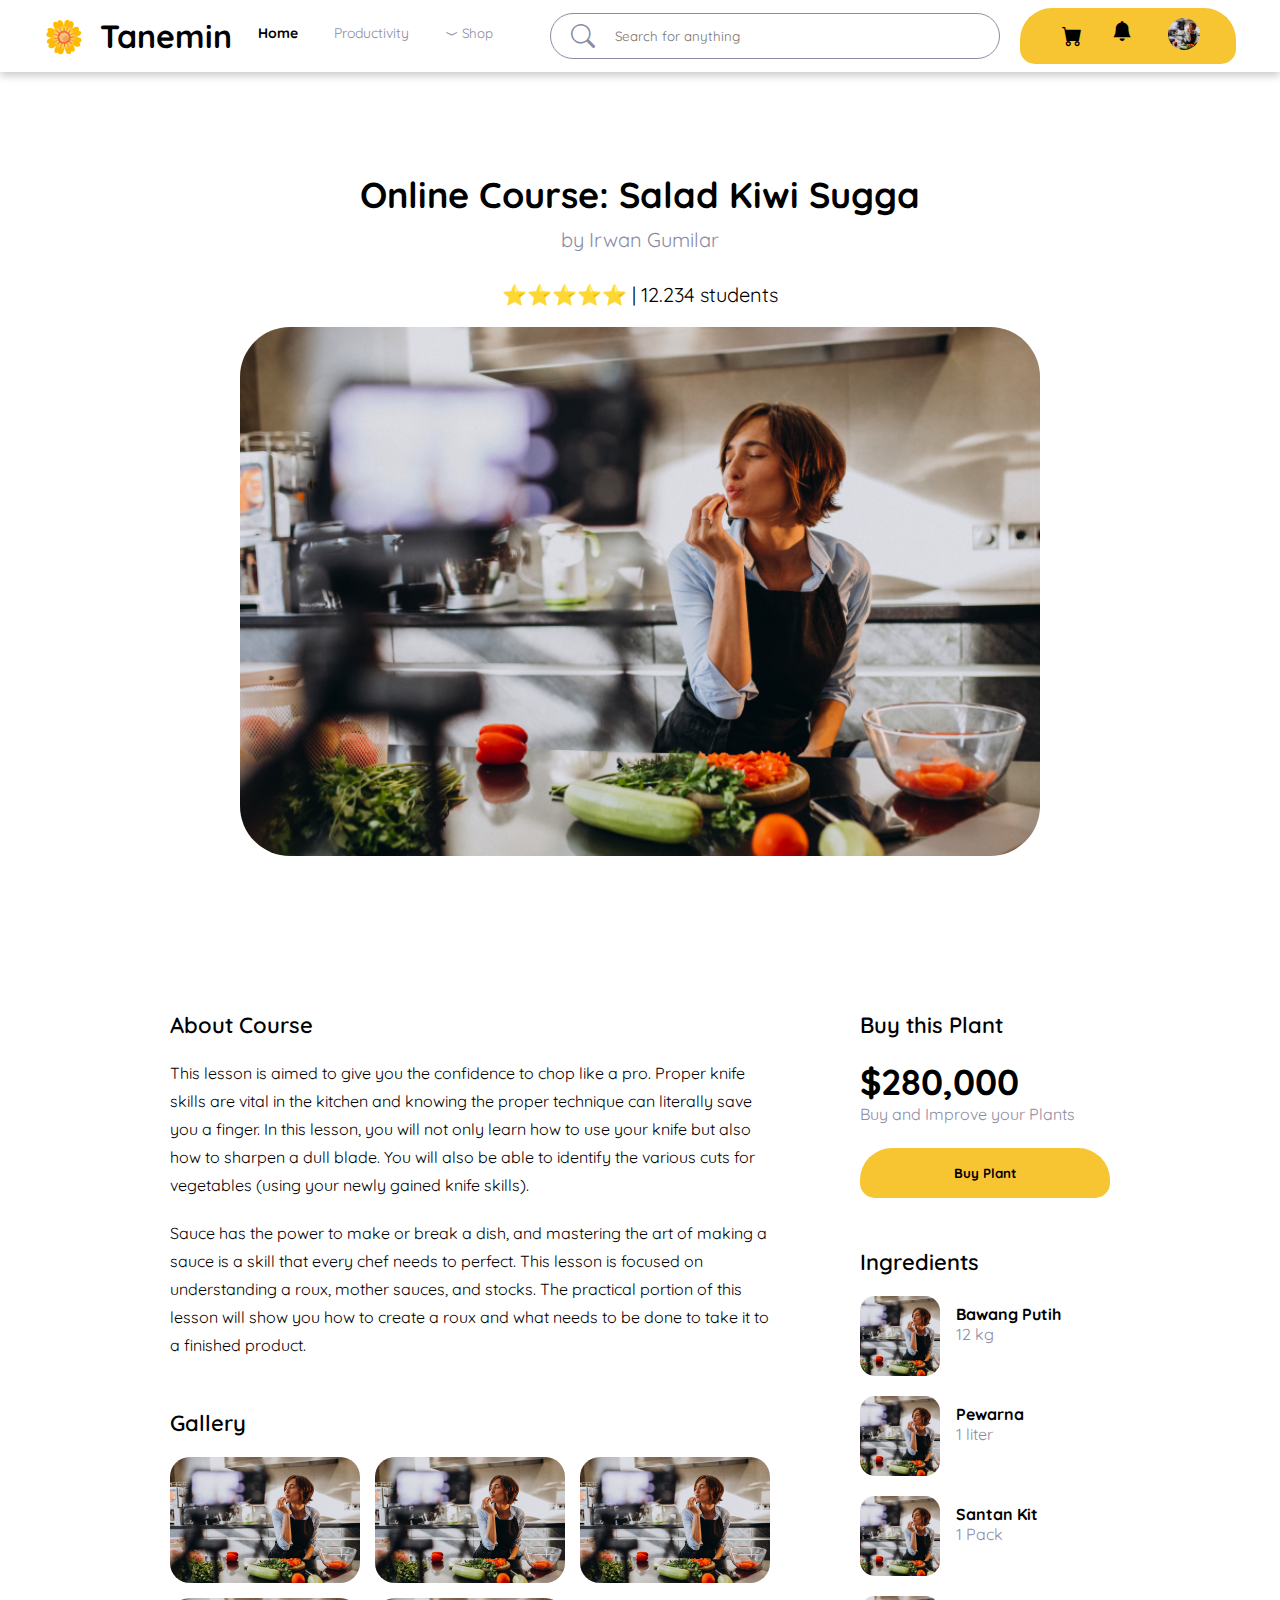
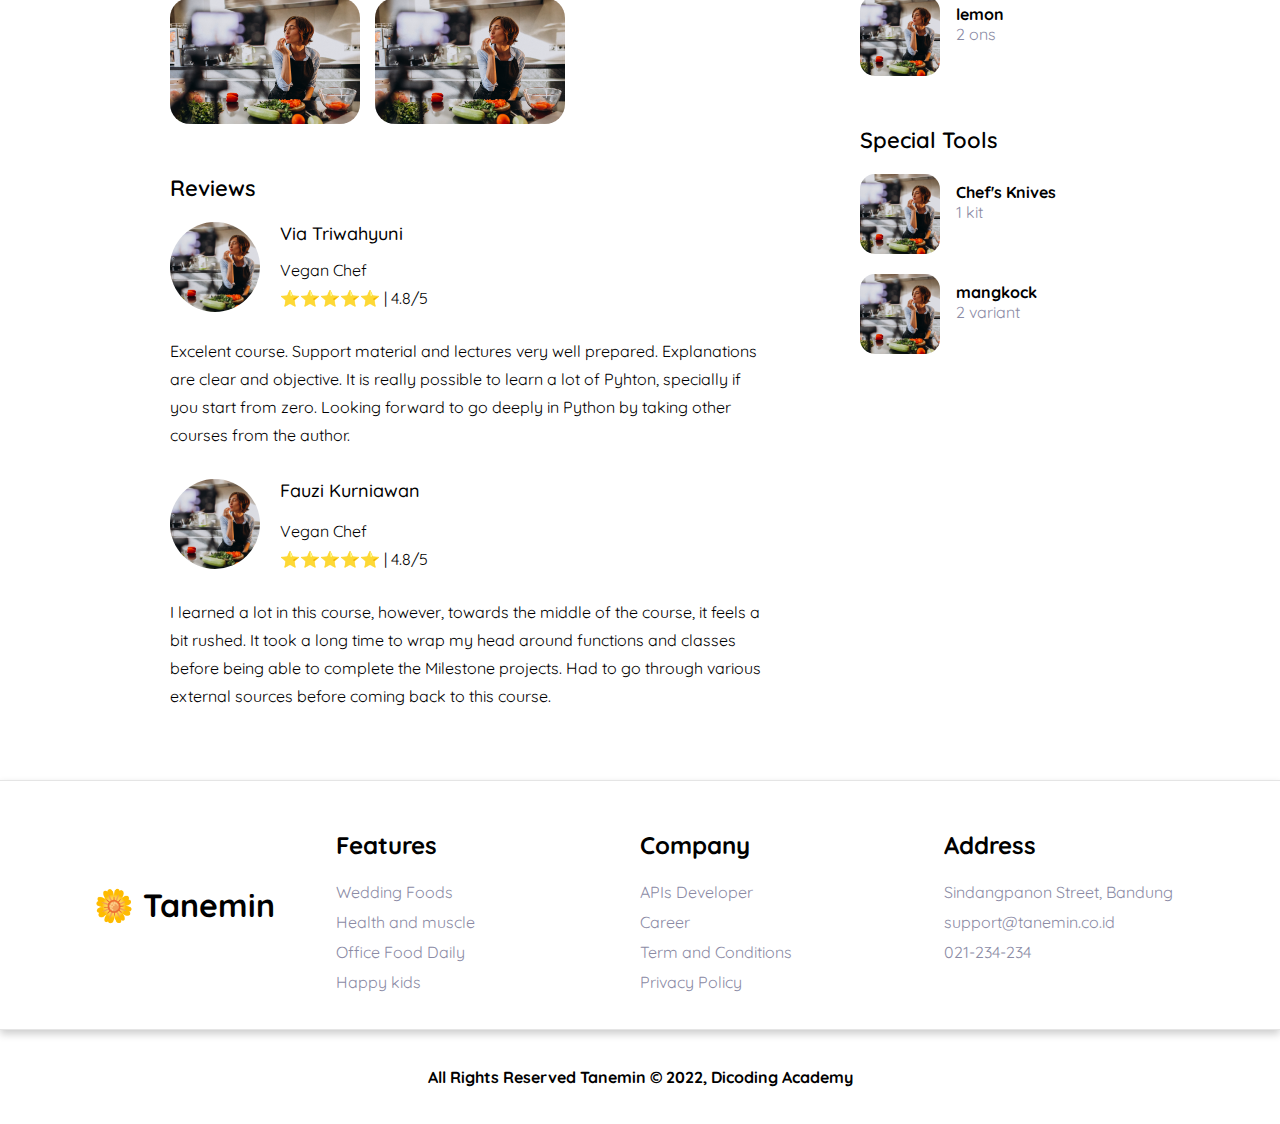
==== commit d1424acf: "update detail" ====
--- a/Detail/index.html
+++ b/Detail/index.html
@@ -120,66 +120,6 @@
 
             </div>
             <div class="detail-content">
-                <div class="detail-transaction">
-                    <form action="">
-                        <h3>Buy this Plant</h3>
-                        <p class="price">$280,000</p>
-                        <p class="label">Buy and Improve your Plants</p>
-                        <button>Buy Plant</button>
-                    </form>
-                    <div class="ingredients">
-                        <h3>Ingredients</h3>
-                        <ul class="transaction-additional">
-                            <li class="additional-item">
-                                <img src="./assets/main poster.png" alt="">
-                                <div class="additional-details">
-                                    <h4>Bawang Putih</h4>
-                                    <p class="label">12 kg</p>
-                                </div>
-                            </li>
-                            <li class="additional-item">
-                                <img src="./assets/main poster.png" alt="">
-                                <div class="additional-details">
-                                    <h4>Pewarna</h4>
-                                    <p class="label">1 liter</p>
-                                </div>
-                            </li>
-                            <li class="additional-item">
-                                <img src="./assets/main poster.png" alt="">
-                                <div class="additional-details">
-                                    <h4>Santan Kit</h4>
-                                    <p class="label">1 Pack</p>
-                                </div>
-                            </li>
-                            <li class="additional-item">
-                                <img src="./assets/main poster.png" alt="">
-                                <div class="additional-details">
-                                    <h4>lemon</h4>
-                                    <p class="label">2 ons</p>
-                                </div>
-                            </li>
-                        </ul>
-                    </div>
-                    <div class="tools">
-                        <h3>Special Tools</h3>
-                        <ul class="transaction-additional">
-                            <li class="additional-item">
-                                <img src="./assets/main poster.png" alt="">
-                                <div class="additional-details">
-                                    <h4>Chef's Knives</h4>
-                                    <p class="label">1 kit</p>
-                                </div>
-                            </li>
-                            <li class="additional-item">
-                                <img src="./assets/main poster.png" alt="">
-                                <div class="additional-details">
-                                    <h4>mangkock</h4>
-                                    <p class="label">2 variant</p>
-                                </div>
-                            </li>
-                        </ul>
-                    </div>
-                </div>
                 <div class="detail-information">
                     <h3>About Course</h3>
                     <p>This lesson is aimed to give you the confidence to chop like a pro. Proper knife skills are
@@ -236,7 +176,66 @@
                     </ul>
 
                 </div>
-                
+                <div class="detail-transaction">
+                    <form action="">
+                        <h3>Buy this Plant</h3>
+                        <p class="price">$280,000</p>
+                        <p class="label">Buy and Improve your Plants</p>
+                        <button>Buy Plant</button>
+                    </form>
+                    <div class="ingredients">
+                        <h3>Ingredients</h3>
+                        <ul class="transaction-additional">
+                            <li class="additional-item">
+                                <img src="./assets/main poster.png" alt="">
+                                <div class="additional-details">
+                                    <h4>Bawang Putih</h4>
+                                    <p class="label">12 kg</p>
+                                </div>
+                            </li>
+                            <li class="additional-item">
+                                <img src="./assets/main poster.png" alt="">
+                                <div class="additional-details">
+                                    <h4>Pewarna</h4>
+                                    <p class="label">1 liter</p>
+                                </div>
+                            </li>
+                            <li class="additional-item">
+                                <img src="./assets/main poster.png" alt="">
+                                <div class="additional-details">
+                                    <h4>Santan Kit</h4>
+                                    <p class="label">1 Pack</p>
+                                </div>
+                            </li>
+                            <li class="additional-item">
+                                <img src="./assets/main poster.png" alt="">
+                                <div class="additional-details">
+                                    <h4>lemon</h4>
+                                    <p class="label">2 ons</p>
+                                </div>
+                            </li>
+                        </ul>
+                    </div>
+                    <div class="tools">
+                        <h3>Special Tools</h3>
+                        <ul class="transaction-additional">
+                            <li class="additional-item">
+                                <img src="./assets/main poster.png" alt="">
+                                <div class="additional-details">
+                                    <h4>Chef's Knives</h4>
+                                    <p class="label">1 kit</p>
+                                </div>
+                            </li>
+                            <li class="additional-item">
+                                <img src="./assets/main poster.png" alt="">
+                                <div class="additional-details">
+                                    <h4>mangkock</h4>
+                                    <p class="label">2 variant</p>
+                                </div>
+                            </li>
+                        </ul>
+                    </div>
+                </div>
             </div>
 
         </div>
--- a/Detail/style.css
+++ b/Detail/style.css
@@ -108,7 +108,7 @@
 
 .detail-content .detail-transaction {
     width: 250px;
-    margin-right: auto;
+    margin-left: auto;
 }
 
 .detail-transaction .price {
--- a/Detail/responsives.css
+++ b/Detail/responsives.css
@@ -1,12 +1,17 @@
 @media screen and (max-width: 1200px) {
     .detail-content {
-        grid-template-columns: 1fr;
+        display: flex;
+        flex-direction: column-reverse;
+
     }
 
     .detail-content .detail-transaction {
         display: grid;
         grid-template-columns: 1fr;
         width: 100%;
+    }
+    .detail-transaction form{
+        margin-left: auto;
     }
     .detail-content .detail-information {
         width: 100%;
@@ -27,7 +32,6 @@
     .detail-content .detail-transaction {
         grid-template-columns: 1fr;
     }
-
     
 
     /* .detail-information .detail-galery {
